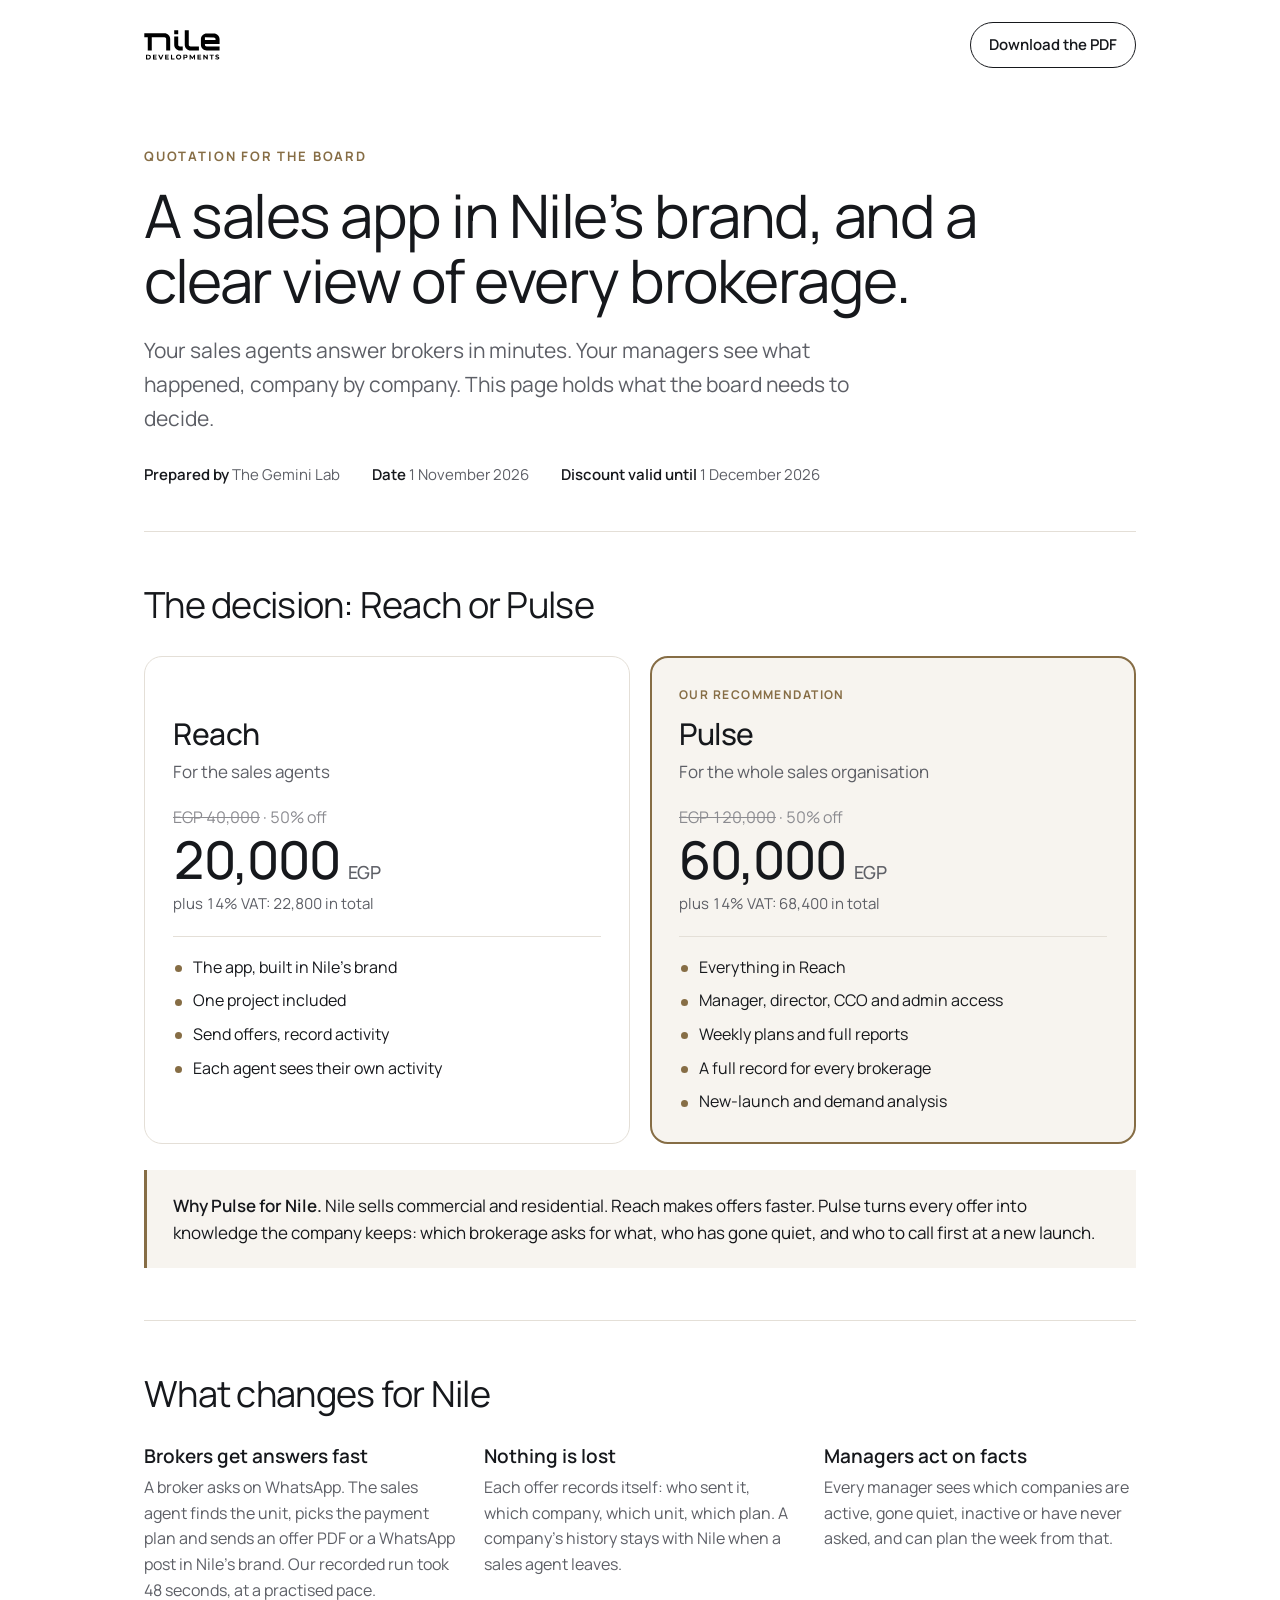
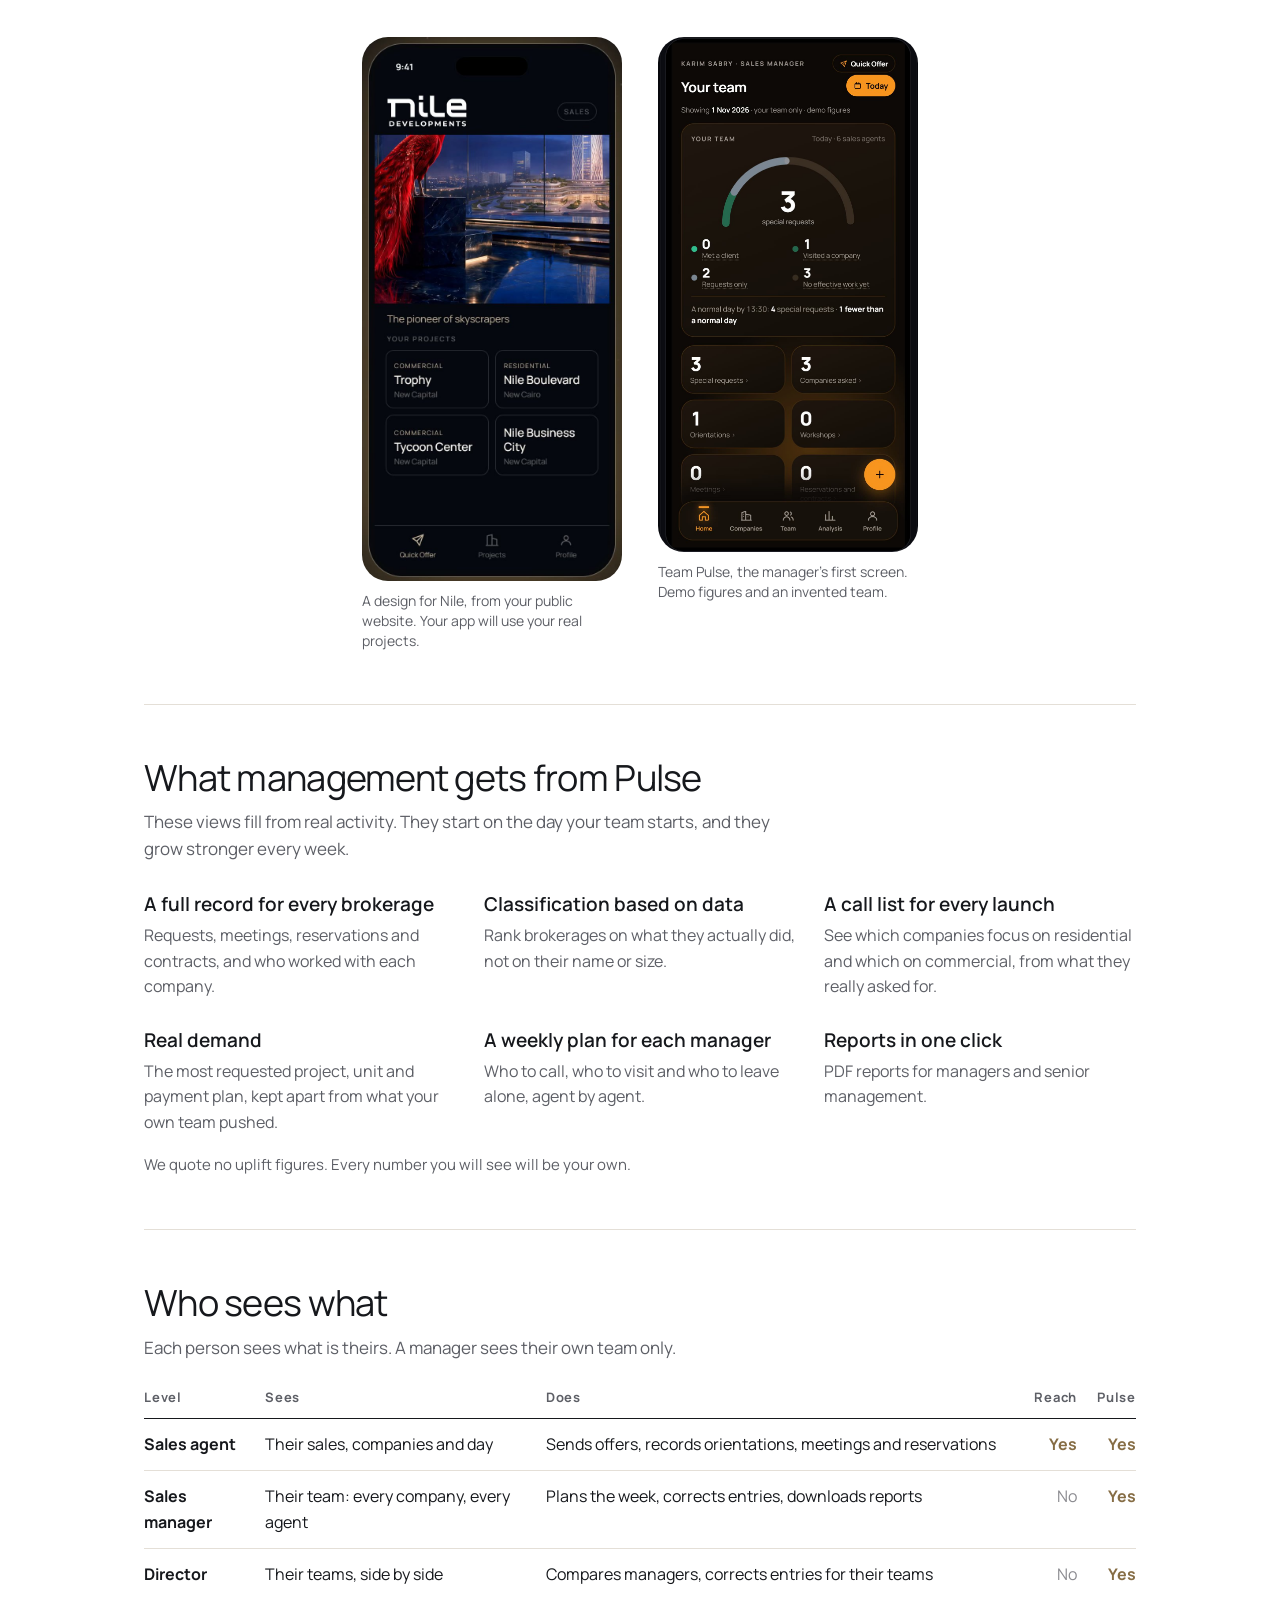
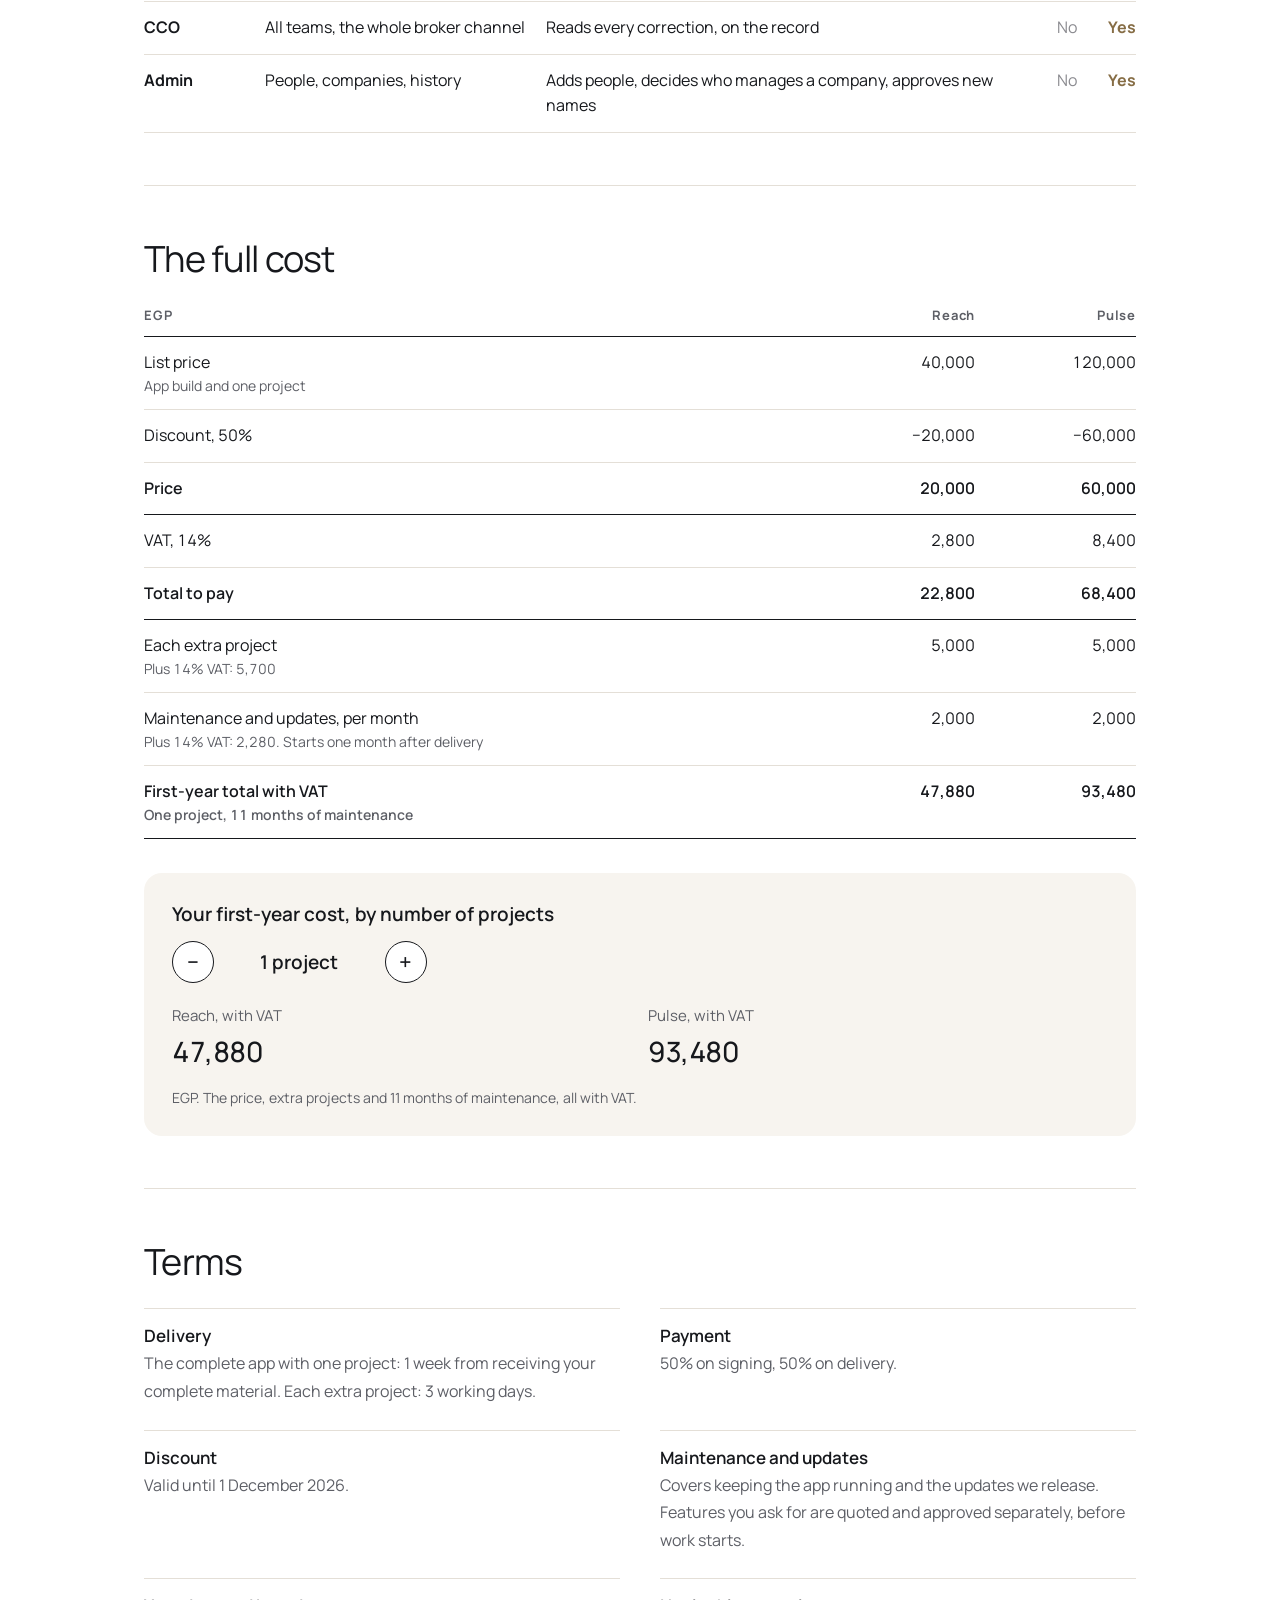
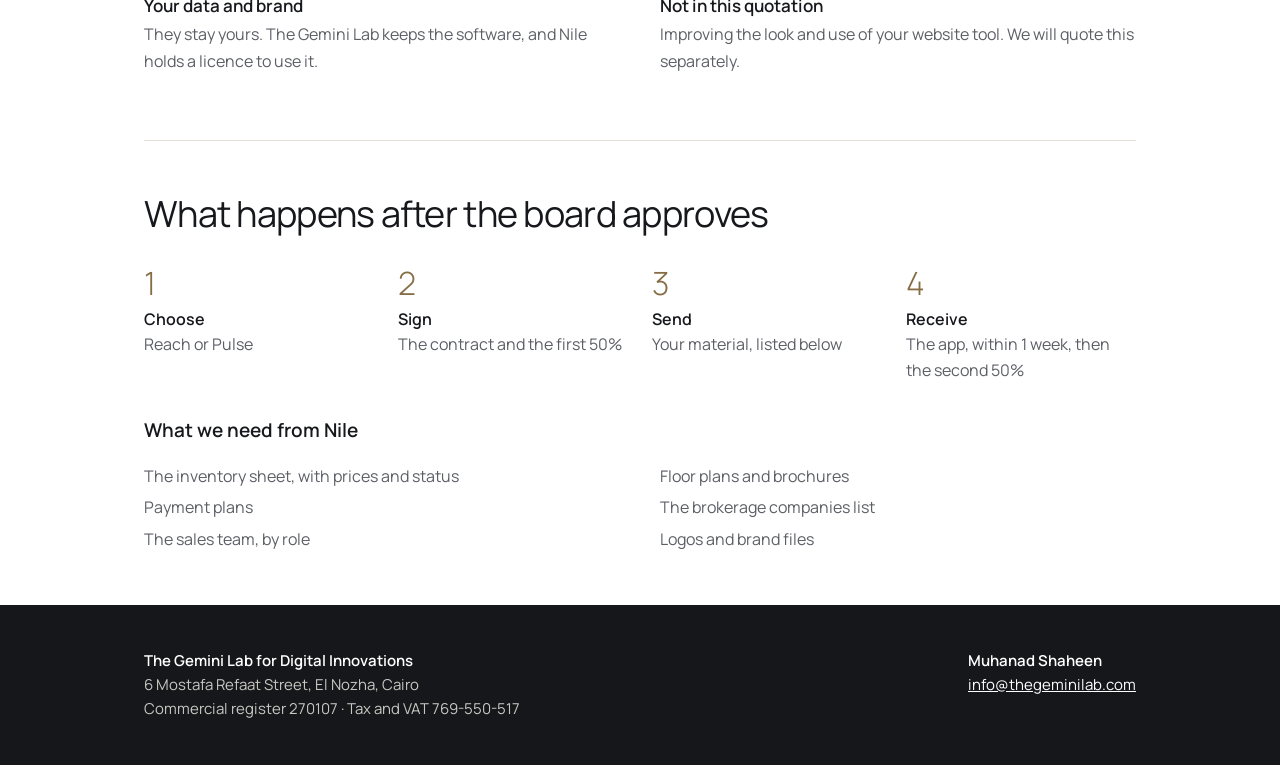
==== index.html @ 10b914f4 "Quotation page for the Nile Developments board Co-Authored-By: Claude Opus 5.5 <noreply@anthropic.co" ====
<!doctype html>
<html lang="en">
<head>
<meta charset="utf-8">
<meta name="viewport" content="width=device-width, initial-scale=1">
<meta name="robots" content="noindex, nofollow">
<title>Nile Developments Quotation</title>
<meta name="description" content="Quotation for the board of Nile Developments, prepared by The Gemini Lab.">
<style>
@font-face { font-family: Manrope; src: url(assets/manrope-latin-wght-normal.woff2) format('woff2'); font-weight: 200 800; font-display: swap; }
:root { --ink: #16181c; --mute: #5d5f66; --faint: #8b8b90; --line: #e4dfd7; --soft: #f7f4ef; --paper: #fff; --accent: #866D45; --deep: #15171b; }
* { box-sizing: border-box; }
html { -webkit-text-size-adjust: 100%; scroll-behavior: smooth; }
body { margin: 0; background: var(--paper); color: var(--ink); font: 400 17px/1.6 Manrope, system-ui, sans-serif; }
.wrap { max-width: 1040px; margin: 0 auto; padding: 0 24px; }
h1, h2, h3, p, ul, ol { margin: 0; padding: 0; }
ul, ol { list-style: none; }
.num { font-variant-numeric: tabular-nums; }

.top { display: flex; align-items: center; justify-content: space-between; gap: 16px; padding: 22px 0; }
.top img { height: 30px; width: auto; display: block; }
.btn { display: inline-block; padding: 10px 18px; border: 1px solid var(--ink); border-radius: 999px; color: var(--ink); text-decoration: none; font-size: 15px; font-weight: 600; white-space: nowrap; }
.btn:hover { background: var(--ink); color: #fff; }

.hero { padding: 56px 0 44px; }
.eyebrow { font-size: 13px; font-weight: 700; letter-spacing: .14em; text-transform: uppercase; color: var(--accent); }
h1 { font-size: clamp(36px, 6vw, 60px); line-height: 1.08; font-weight: 400; letter-spacing: -.025em; margin-top: 16px; max-width: 16em; }
.lede { font-size: clamp(18px, 2.2vw, 21px); color: var(--mute); margin-top: 22px; max-width: 34em; }
.meta { display: flex; flex-wrap: wrap; gap: 8px 32px; margin-top: 28px; font-size: 15px; color: var(--mute); }
.meta b { color: var(--ink); font-weight: 600; }

section { padding: 52px 0; border-top: 1px solid var(--line); }
h2 { font-size: clamp(26px, 3.6vw, 36px); line-height: 1.15; font-weight: 400; letter-spacing: -.02em; }
.sub { color: var(--mute); margin-top: 10px; max-width: 38em; }

.cards { display: grid; grid-template-columns: 1fr 1fr; gap: 20px; margin-top: 30px; }
.card { border: 1px solid var(--line); border-radius: 18px; padding: 28px; display: flex; flex-direction: column; }
.card.rec { border: 2px solid var(--accent); padding: 27px; background: var(--soft); }
.card .tag { font-size: 12px; font-weight: 700; letter-spacing: .12em; text-transform: uppercase; color: var(--accent); min-height: 19px; }
.card h3 { font-size: 30px; font-weight: 500; letter-spacing: -.015em; margin-top: 6px; }
.card .for { color: var(--mute); }
.was { margin-top: 20px; font-size: 16px; color: var(--faint); }
.was s { text-decoration-thickness: 1px; }
.price { font-size: clamp(40px, 5.4vw, 52px); line-height: 1.1; font-weight: 500; letter-spacing: -.025em; }
.price small { font-size: 18px; font-weight: 500; letter-spacing: 0; color: var(--mute); }
.vat { font-size: 15px; color: var(--mute); margin-top: 4px; }
.card ul { margin-top: 20px; padding-top: 18px; border-top: 1px solid var(--line); display: grid; gap: 8px; font-size: 16px; }
.card li { padding-left: 20px; position: relative; }
.card li::before { content: ''; position: absolute; left: 2px; top: .66em; width: 7px; height: 7px; border-radius: 50%; background: var(--accent); }
.note { font-size: 15px; color: var(--mute); margin-top: 18px; }
.why { margin-top: 26px; padding: 22px 26px; border-left: 3px solid var(--accent); background: var(--soft); }
.why b { font-weight: 600; }

.three { display: grid; grid-template-columns: repeat(3, 1fr); gap: 28px; margin-top: 30px; }
.three h3, .five h3 { font-size: 19px; font-weight: 600; line-height: 1.3; }
.three p, .five p { color: var(--mute); font-size: 16px; margin-top: 6px; }

.split { display: grid; grid-template-columns: minmax(0, 1fr) minmax(0, 300px); gap: 44px; align-items: start; margin-top: 30px; }
.five { display: grid; gap: 22px; }
figure { margin: 0; }
figure img { display: block; width: 100%; height: auto; border-radius: 26px; background: var(--deep); }
figcaption { font-size: 14px; line-height: 1.45; color: var(--mute); margin-top: 10px; }
.yours { display: grid; grid-template-columns: repeat(2, minmax(0, 260px)); gap: 36px; justify-content: center; margin-top: 34px; }

table { width: 100%; border-collapse: collapse; margin-top: 26px; font-size: 16px; }
th { font-size: 13px; font-weight: 700; letter-spacing: .06em; text-align: left; color: var(--mute); padding: 0 12px 10px 0; border-bottom: 1px solid var(--ink); }
td { padding: 13px 12px 13px 0; border-bottom: 1px solid var(--line); vertical-align: top; }
td.r, th.r { text-align: right; padding-right: 0; padding-left: 20px; white-space: nowrap; }
td small { display: block; color: var(--mute); font-size: 14px; line-height: 1.45; }
tr.sum td { font-weight: 600; border-bottom: 1px solid var(--ink); }
.yes { color: var(--accent); font-weight: 700; }
.no { color: var(--faint); }

.calc { margin-top: 34px; padding: 26px 28px; background: var(--soft); border-radius: 18px; }
.calc h3 { font-size: 19px; font-weight: 600; }
.step { display: flex; align-items: center; gap: 14px; margin-top: 12px; }
.step button { width: 42px; height: 42px; border-radius: 50%; border: 1px solid var(--ink); background: #fff; color: var(--ink); font: 500 22px/1 Manrope, sans-serif; cursor: pointer; }
.step output { font-size: 19px; font-weight: 600; min-width: 7.5em; text-align: center; }
.calc .out { display: grid; grid-template-columns: 1fr 1fr; gap: 16px; margin-top: 18px; }
.calc .out b { display: block; font-size: 28px; font-weight: 500; letter-spacing: -.015em; }
.calc .out span { font-size: 15px; color: var(--mute); }
.calc .small { font-size: 14px; color: var(--mute); margin-top: 14px; }

.terms { display: grid; grid-template-columns: 1fr 1fr; gap: 12px 40px; margin-top: 26px; }
.terms div { padding: 13px 0; border-top: 1px solid var(--line); }
.terms b { display: block; font-weight: 600; }
.terms span { color: var(--mute); font-size: 16px; }

.steps { counter-reset: n; display: grid; grid-template-columns: repeat(4, 1fr); gap: 24px; margin-top: 30px; }
.steps li { counter-increment: n; font-size: 16px; color: var(--mute); }
.steps li::before { content: counter(n); display: block; font-size: 32px; font-weight: 300; color: var(--accent); line-height: 1.2; margin-bottom: 4px; }
.steps b { display: block; color: var(--ink); font-weight: 600; }
.need { display: grid; grid-template-columns: 1fr 1fr; gap: 6px 40px; margin-top: 18px; font-size: 16px; color: var(--mute); }

footer { background: var(--deep); color: #c9c7c1; padding: 44px 0; font-size: 15px; }
footer .co { display: flex; flex-wrap: wrap; justify-content: space-between; gap: 18px 48px; }
footer b { color: #fff; font-weight: 600; }
footer a { color: #fff; }

@media screen and (max-width: 760px) {
  body { font-size: 16px; }
  .wrap { padding: 0 16px; }
  .top img { height: 24px; }
  .hero { padding: 32px 0 34px; }
  section { padding: 40px 0; }
  .cards, .three, .split, .terms, .need, .calc .out { grid-template-columns: minmax(0, 1fr); }
  .steps { grid-template-columns: 1fr 1fr; }
  .card { padding: 22px; } .card.rec { padding: 21px; }
  .split { gap: 32px; }
  .split figure { max-width: 280px; margin: 0 auto; }
  .yours { grid-template-columns: repeat(2, minmax(0, 1fr)); gap: 14px; }
  figure img { border-radius: 16px; }
  .levels thead { display: none; }
  .levels tr { display: block; padding: 12px 0; border-bottom: 1px solid var(--line); }
  .levels td { display: block; border: 0; padding: 0; }
  .levels td.pk { display: inline; color: var(--mute); font-size: 14px; }
  .levels td.pk::before { content: attr(data-l) ' '; }
  .levels td.pk + td.pk { margin-left: 14px; }
}
@page { size: A4; margin: 15mm 15mm 14mm; }
@media print {
  html, body { font-size: 10.5pt; line-height: 1.45; }
  * { -webkit-print-color-adjust: exact; print-color-adjust: exact; }
  .wrap { max-width: none; padding: 0; }
  .btn, .noprint { display: none !important; }
  .top { padding: 0 0 6mm; }
  .hero { padding: 0 0 6mm; }
  h1 { font-size: 27pt; margin-top: 2mm; } .lede { font-size: 12pt; margin-top: 3mm; } .meta { margin-top: 4mm; font-size: 10pt; }
  section { padding: 6mm 0; }
  h2 { font-size: 18pt; }
  .card { break-inside: avoid; padding: 5mm; } .card.rec { padding: 5mm; }
  .cards { margin-top: 4mm; gap: 4mm; } .card h3 { font-size: 18pt; } .price { font-size: 26pt; } .card ul { margin-top: 3mm; padding-top: 3mm; gap: 1mm; font-size: 10pt; }
  .why { margin-top: 4mm; padding: 3mm 5mm; }
  .pb { break-before: page; border-top: 0; padding-top: 0; }
  .three { margin-top: 4mm; gap: 6mm; } .three p, .five p, .terms span, .steps li, .need { font-size: 10pt; }
  .split { grid-template-columns: minmax(0, 1fr) 46mm; gap: 8mm; margin-top: 4mm; } .five { gap: 3mm; } .three h3, .five h3 { font-size: 11pt; }
  .yours { grid-template-columns: repeat(2, 40mm); gap: 10mm; margin-top: 4mm; } figcaption { font-size: 8.5pt; }
  table { font-size: 10pt; margin-top: 3mm; } td { padding: 1.8mm 2mm 1.8mm 0; } td small { font-size: 9pt; } th { font-size: 8.5pt; }
  tr, .terms div, .steps li { break-inside: avoid; }
  .terms { margin-top: 3mm; gap: 0 10mm; } .terms div { padding: 2mm 0; }
  .steps { margin-top: 4mm; gap: 5mm; } .steps li::before { font-size: 20pt; }
  .need { margin-top: 2mm; }
  footer { background: none; color: var(--mute); padding: 5mm 0 0; border-top: 1px solid var(--line); font-size: 9pt; } footer b, footer a { color: var(--ink); text-decoration: none; }
}
</style>
</head>
<body>

<div class="wrap">
  <header class="top">
    <img src="assets/nile-wordmark-black.svg" alt="Nile Developments">
    <a class="btn" href="Nile%20Developments%20-%20Quotation.pdf" download>Download the PDF</a>
  </header>

  <div class="hero">
    <div class="eyebrow">Quotation for the board</div>
    <h1>A sales app in Nile’s brand, and a clear view of every brokerage.</h1>
    <p class="lede">Your sales agents answer brokers in minutes. Your managers see what happened, company by company. This page holds what the board needs to decide.</p>
    <div class="meta"><span><b>Prepared by</b> The Gemini Lab</span><span><b>Date</b> 1 November 2026</span><span><b>Discount valid until</b> 1 December 2026</span></div>
  </div>
</div>

<main class="wrap">

  <section>
    <h2>The decision: Reach or Pulse</h2>
    <div class="cards">
      <article class="card">
        <div class="tag">&nbsp;</div>
        <h3>Reach</h3>
        <p class="for">For the sales agents</p>
        <p class="was num"><s>EGP 40,000</s> · 50% off</p>
        <p class="price num">20,000 <small>EGP</small></p>
        <p class="vat num">plus 14% VAT: 22,800 in total</p>
        <ul>
          <li>The app, built in Nile’s brand</li>
          <li>One project included</li>
          <li>Send offers, record activity</li>
          <li>Each agent sees their own activity</li>
        </ul>
      </article>
      <article class="card rec">
        <div class="tag">Our recommendation</div>
        <h3>Pulse</h3>
        <p class="for">For the whole sales organisation</p>
        <p class="was num"><s>EGP 120,000</s> · 50% off</p>
        <p class="price num">60,000 <small>EGP</small></p>
        <p class="vat num">plus 14% VAT: 68,400 in total</p>
        <ul>
          <li>Everything in Reach</li>
          <li>Manager, director, CCO and admin access</li>
          <li>Weekly plans and full reports</li>
          <li>A full record for every brokerage</li>
          <li>New-launch and demand analysis</li>
        </ul>
      </article>
    </div>
    <div class="why"><b>Why Pulse for Nile.</b> Nile sells commercial and residential. Reach makes offers faster. Pulse turns every offer into knowledge the company keeps: which brokerage asks for what, who has gone quiet, and who to call first at a new launch.</div>
  </section>

  <section class="pb">
    <h2>What changes for Nile</h2>
    <div class="three">
      <div><h3>Brokers get answers fast</h3><p>A broker asks on WhatsApp. The sales agent finds the unit, picks the payment plan and sends an offer PDF or a WhatsApp post in Nile’s brand. Our recorded run took 48 seconds, at a practised pace.</p></div>
      <div><h3>Nothing is lost</h3><p>Each offer records itself: who sent it, which company, which unit, which plan. A company’s history stays with Nile when a sales agent leaves.</p></div>
      <div><h3>Managers act on facts</h3><p>Every manager sees which companies are active, gone quiet, inactive or have never asked, and can plan the week from that.</p></div>
    </div>
    <div class="yours">
      <figure><img src="assets/nile-phone.jpg" alt="A design of the app in Nile Developments' brand, listing four Nile projects" width="330" height="690"><figcaption>A design for Nile, from your public website. Your app will use your real projects.</figcaption></figure>
      <figure><img src="assets/pulse-phone.jpg" alt="The Team Pulse first screen for a sales manager, showing today's team activity" width="518" height="1026"><figcaption>Team Pulse, the manager’s first screen. Demo figures and an invented team.</figcaption></figure>
    </div>
  </section>

  <section>
    <h2>What management gets from Pulse</h2>
    <p class="sub">These views fill from real activity. They start on the day your team starts, and they grow stronger every week.</p>
    <div class="three">
      <div><h3>A full record for every brokerage</h3><p>Requests, meetings, reservations and contracts, and who worked with each company.</p></div>
      <div><h3>Classification based on data</h3><p>Rank brokerages on what they actually did, not on their name or size.</p></div>
      <div><h3>A call list for every launch</h3><p>See which companies focus on residential and which on commercial, from what they really asked for.</p></div>
      <div><h3>Real demand</h3><p>The most requested project, unit and payment plan, kept apart from what your own team pushed.</p></div>
      <div><h3>A weekly plan for each manager</h3><p>Who to call, who to visit and who to leave alone, agent by agent.</p></div>
      <div><h3>Reports in one click</h3><p>PDF reports for managers and senior management.</p></div>
    </div>
    <p class="note">We quote no uplift figures. Every number you will see will be your own.</p>
  </section>

  <section class="pb">
    <h2>Who sees what</h2>
    <p class="sub">Each person sees what is theirs. A manager sees their own team only.</p>
    <table class="levels">
      <thead><tr><th>Level</th><th>Sees</th><th>Does</th><th class="r">Reach</th><th class="r">Pulse</th></tr></thead>
      <tbody>
        <tr><td><b>Sales agent</b></td><td>Their sales, companies and day</td><td>Sends offers, records orientations, meetings and reservations</td><td class="r pk yes" data-l="Reach">Yes</td><td class="r pk yes" data-l="Pulse">Yes</td></tr>
        <tr><td><b>Sales manager</b></td><td>Their team: every company, every agent</td><td>Plans the week, corrects entries, downloads reports</td><td class="r pk no" data-l="Reach">No</td><td class="r pk yes" data-l="Pulse">Yes</td></tr>
        <tr><td><b>Director</b></td><td>Their teams, side by side</td><td>Compares managers, corrects entries for their teams</td><td class="r pk no" data-l="Reach">No</td><td class="r pk yes" data-l="Pulse">Yes</td></tr>
        <tr><td><b>CCO</b></td><td>All teams, the whole broker channel</td><td>Reads every correction, on the record</td><td class="r pk no" data-l="Reach">No</td><td class="r pk yes" data-l="Pulse">Yes</td></tr>
        <tr><td><b>Admin</b></td><td>People, companies, history</td><td>Adds people, decides who manages a company, approves new names</td><td class="r pk no" data-l="Reach">No</td><td class="r pk yes" data-l="Pulse">Yes</td></tr>
      </tbody>
    </table>
  </section>

  <section>
    <h2>The full cost</h2>
    <table class="num">
      <thead><tr><th>EGP</th><th class="r">Reach</th><th class="r">Pulse</th></tr></thead>
      <tbody>
        <tr><td>List price<small>App build and one project</small></td><td class="r">40,000</td><td class="r">120,000</td></tr>
        <tr><td>Discount, 50%</td><td class="r">−20,000</td><td class="r">−60,000</td></tr>
        <tr class="sum"><td>Price</td><td class="r">20,000</td><td class="r">60,000</td></tr>
        <tr><td>VAT, 14%</td><td class="r">2,800</td><td class="r">8,400</td></tr>
        <tr class="sum"><td>Total to pay</td><td class="r">22,800</td><td class="r">68,400</td></tr>
        <tr><td>Each extra project<small>Plus 14% VAT: 5,700</small></td><td class="r">5,000</td><td class="r">5,000</td></tr>
        <tr><td>Maintenance and updates, per month<small>Plus 14% VAT: 2,280. Starts one month after delivery</small></td><td class="r">2,000</td><td class="r">2,000</td></tr>
        <tr class="sum"><td>First-year total with VAT<small>One project, 11 months of maintenance</small></td><td class="r">47,880</td><td class="r">93,480</td></tr>
      </tbody>
    </table>

    <div class="calc noprint">
      <h3>Your first-year cost, by number of projects</h3>
      <div class="step"><button type="button" id="less" aria-label="One project fewer">−</button><output id="n" aria-live="polite">1 project</output><button type="button" id="more" aria-label="One project more">+</button></div>
      <div class="out num"><div><span>Reach, with VAT</span><b id="yr">47,880</b></div><div><span>Pulse, with VAT</span><b id="yp">93,480</b></div></div>
      <p class="small">EGP. The price, extra projects and 11 months of maintenance, all with VAT.</p>
    </div>
  </section>

  <section class="pb">
    <h2>Terms</h2>
    <div class="terms">
      <div><b>Delivery</b><span>The complete app with one project: 1 week from receiving your complete material. Each extra project: 3 working days.</span></div>
      <div><b>Payment</b><span>50% on signing, 50% on delivery.</span></div>
      <div><b>Discount</b><span>Valid until 1 December 2026.</span></div>
      <div><b>Maintenance and updates</b><span>Covers keeping the app running and the updates we release. Features you ask for are quoted and approved separately, before work starts.</span></div>
      <div><b>Your data and brand</b><span>They stay yours. The Gemini Lab keeps the software, and Nile holds a licence to use it.</span></div>
      <div><b>Not in this quotation</b><span>Improving the look and use of your website tool. We will quote this separately.</span></div>
    </div>
  </section>

  <section>
    <h2>What happens after the board approves</h2>
    <ol class="steps">
      <li><b>Choose</b>Reach or Pulse</li>
      <li><b>Sign</b>The contract and the first 50%</li>
      <li><b>Send</b>Your material, listed below</li>
      <li><b>Receive</b>The app, within 1 week, then the second 50%</li>
    </ol>
    <h3 style="font-size:19px;font-weight:600;margin-top:32px">What we need from Nile</h3>
    <ul class="need">
      <li>The inventory sheet, with prices and status</li>
      <li>Floor plans and brochures</li>
      <li>Payment plans</li>
      <li>The brokerage companies list</li>
      <li>The sales team, by role</li>
      <li>Logos and brand files</li>
    </ul>
  </section>
</main>

<footer>
  <div class="wrap co">
    <div><b>The Gemini Lab for Digital Innovations</b><br>6 Mostafa Refaat Street, El Nozha, Cairo<br>Commercial register 270107 · Tax and VAT 769-550-517</div>
    <div><b>Muhanad Shaheen</b><br><a href="mailto:info@thegeminilab.com">info@thegeminilab.com</a></div>
  </div>
</footer>

<script>
(function () {
  var n = 1, VAT = 1.14, YEAR = 22000, EXTRA = 5000;
  var f = function (x) { return Math.round(x).toLocaleString('en-US'); };
  function draw() {
    document.getElementById('n').textContent = n + (n === 1 ? ' project' : ' projects');
    var add = YEAR + (n - 1) * EXTRA;
    document.getElementById('yr').textContent = f((20000 + add) * VAT);
    document.getElementById('yp').textContent = f((60000 + add) * VAT);
    document.getElementById('less').disabled = n === 1;
  }
  document.getElementById('less').addEventListener('click', function () { if (n > 1) { n--; draw(); } });
  document.getElementById('more').addEventListener('click', function () { if (n < 20) { n++; draw(); } });
  draw();
})();
</script>
</body>
</html>
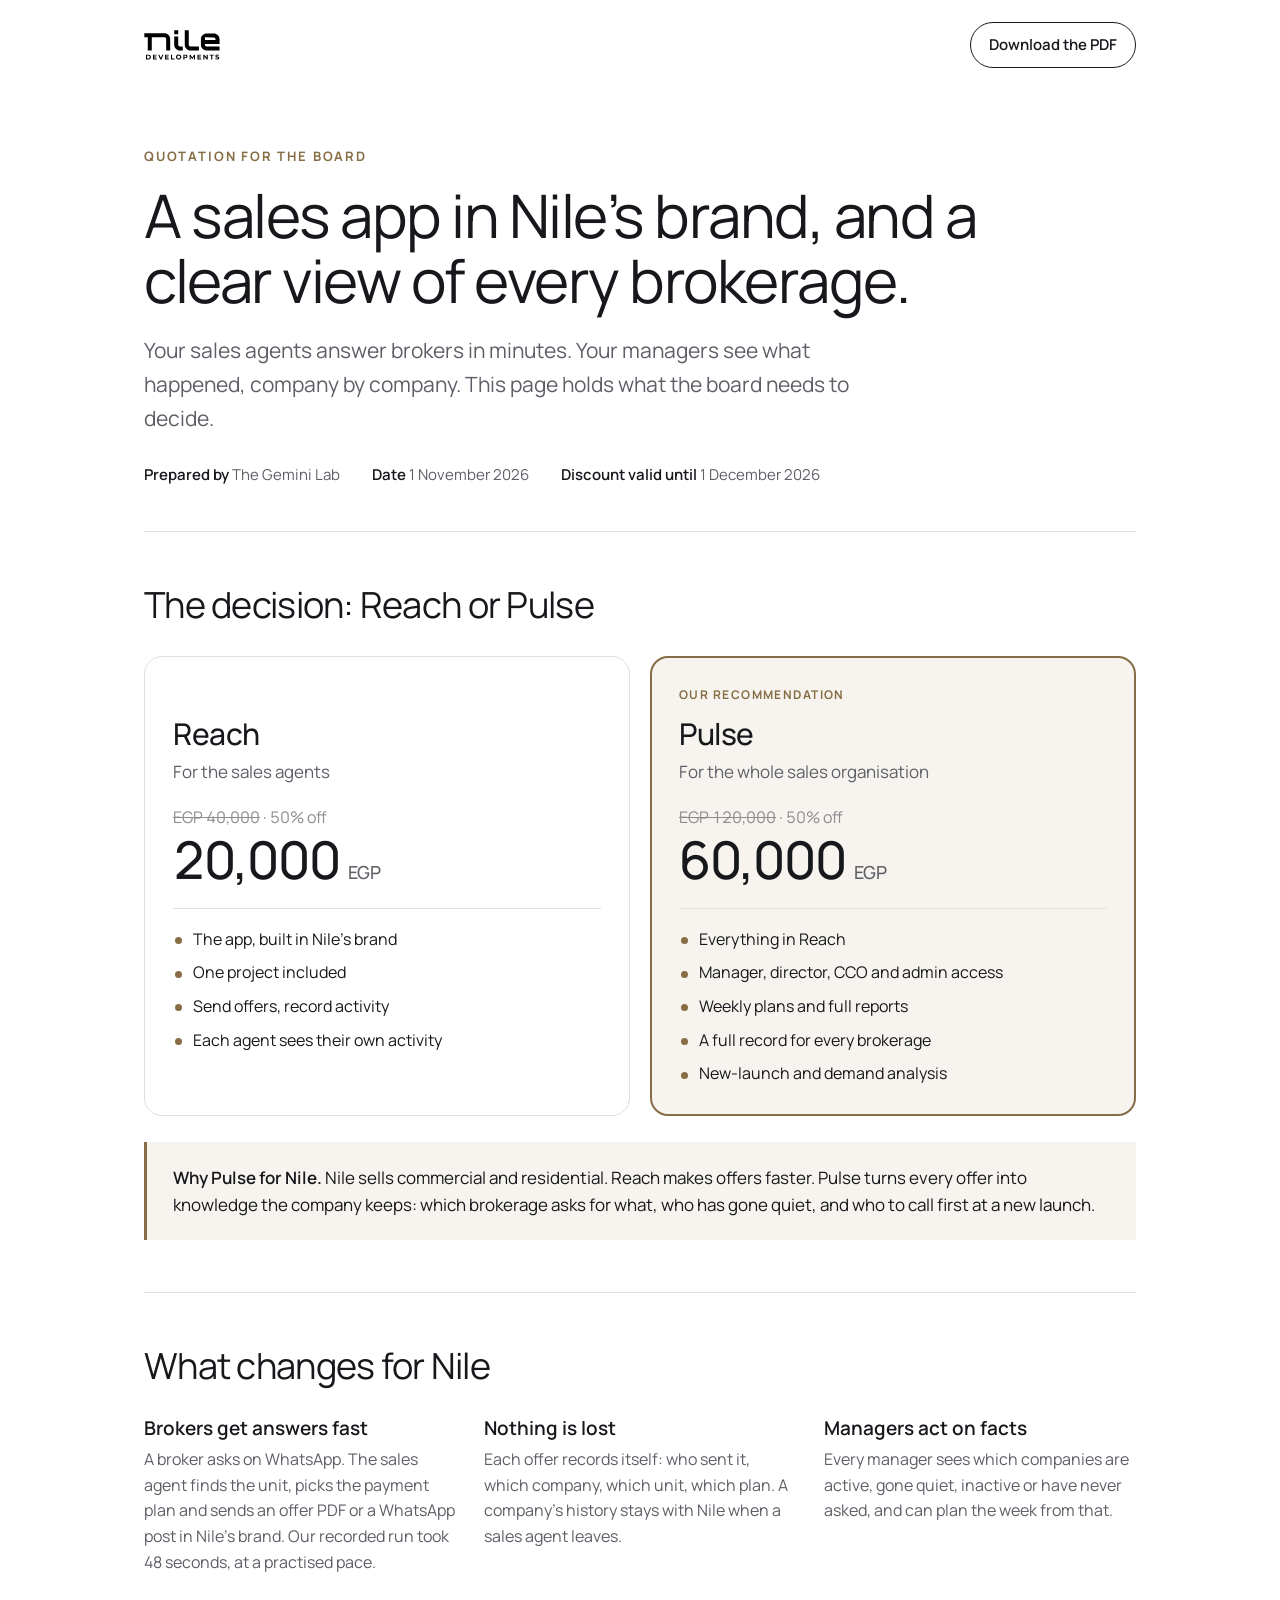
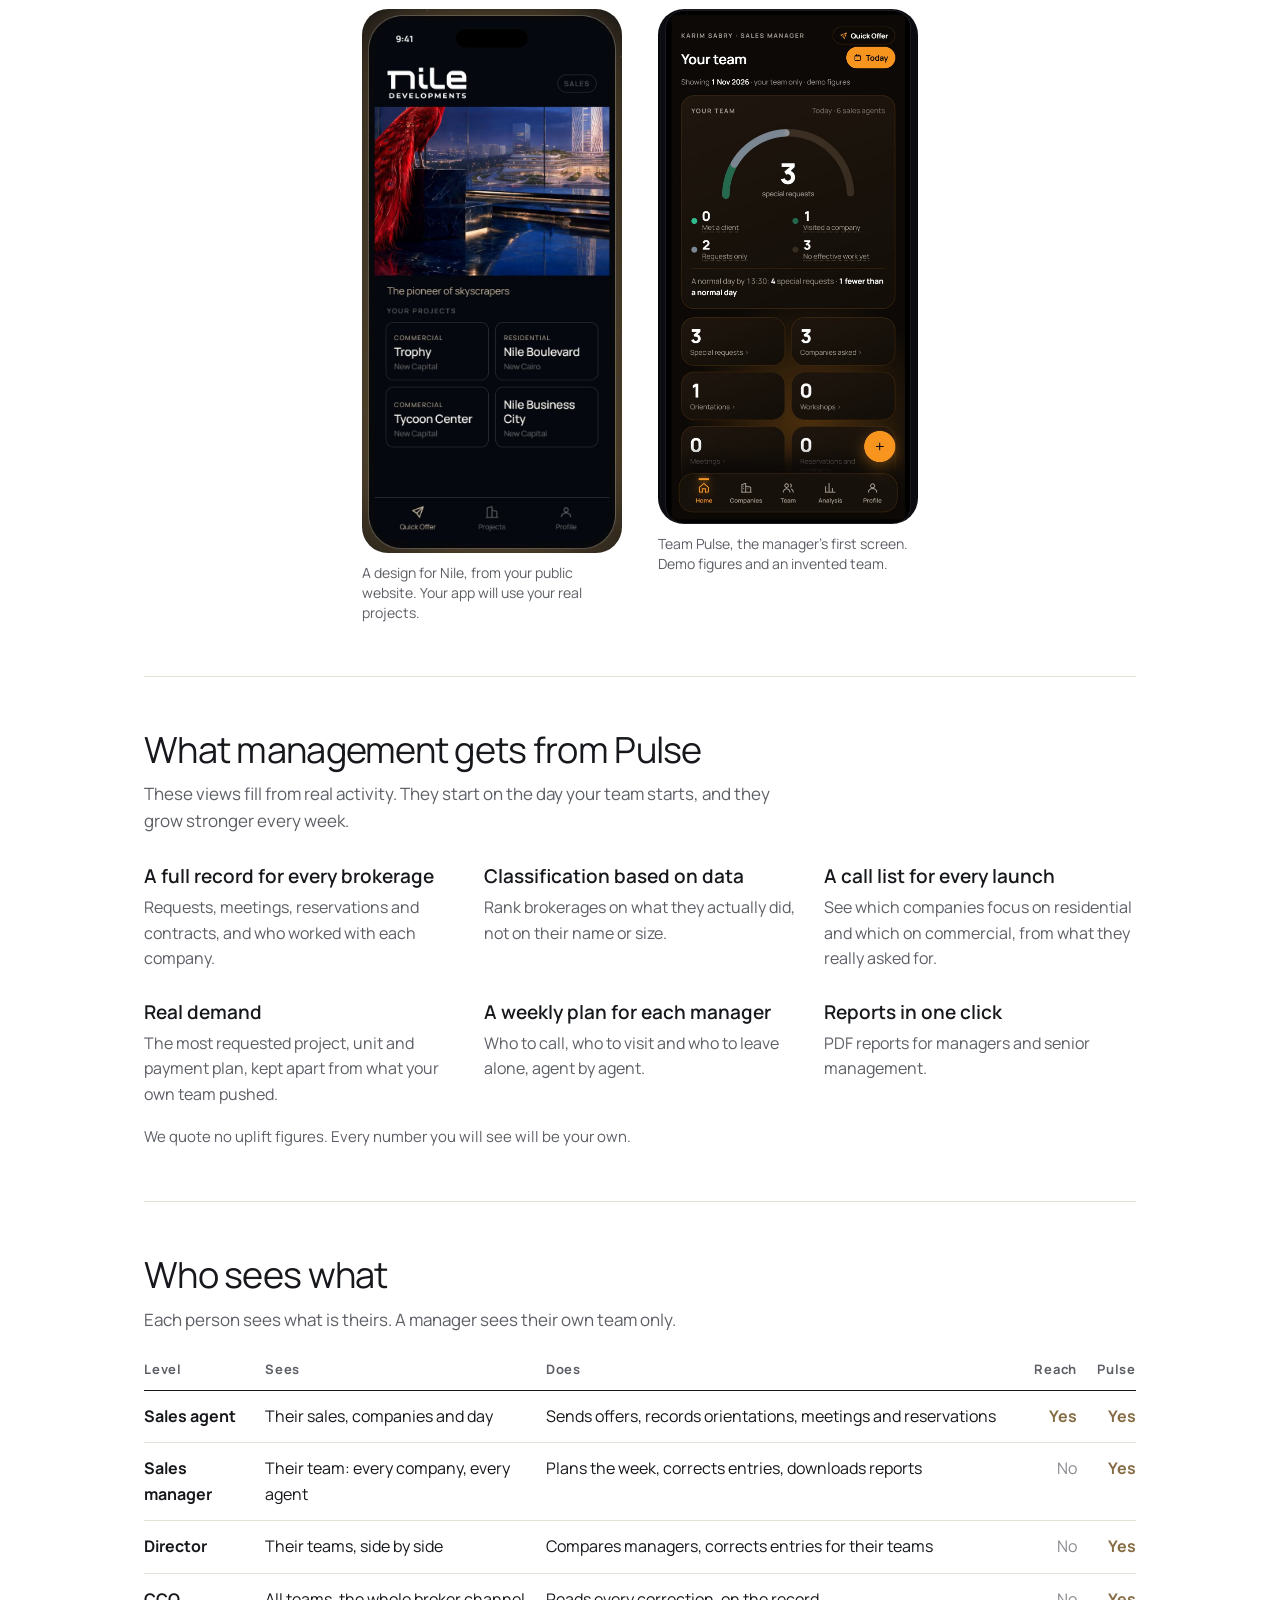
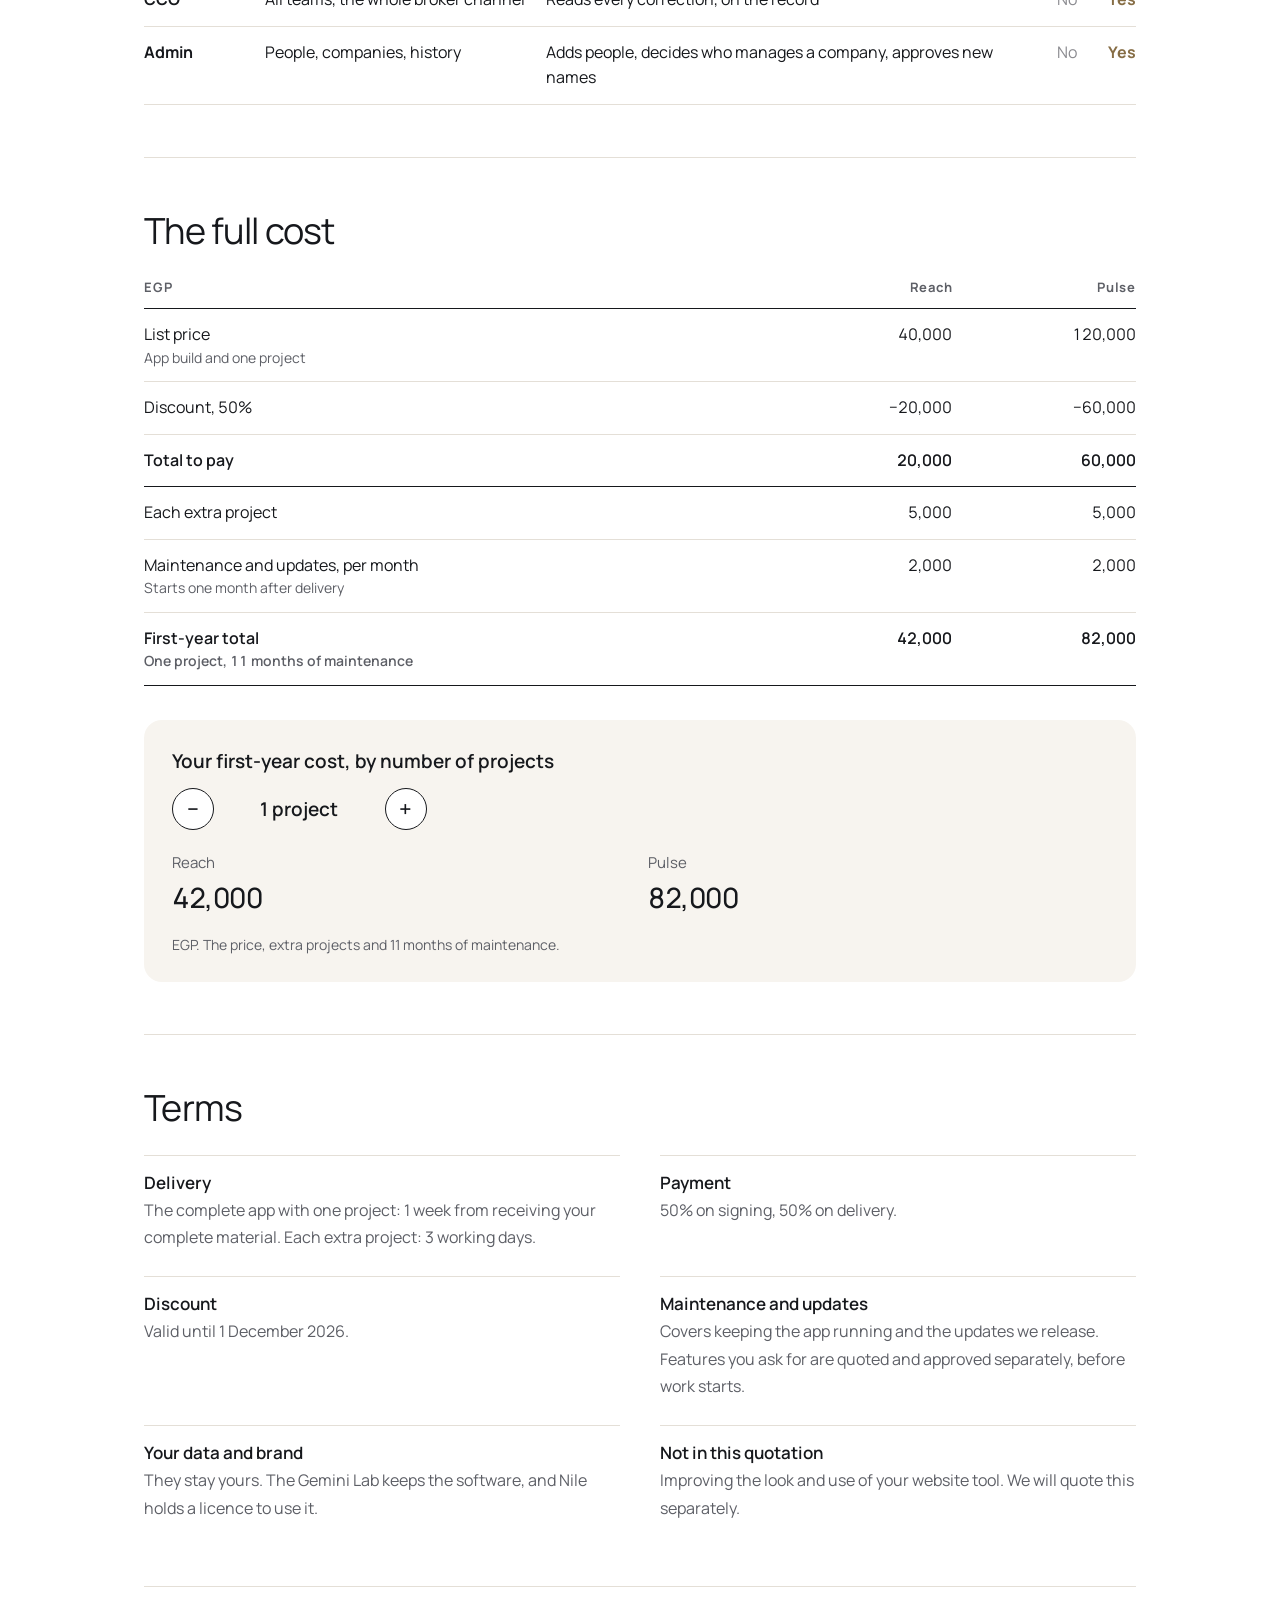
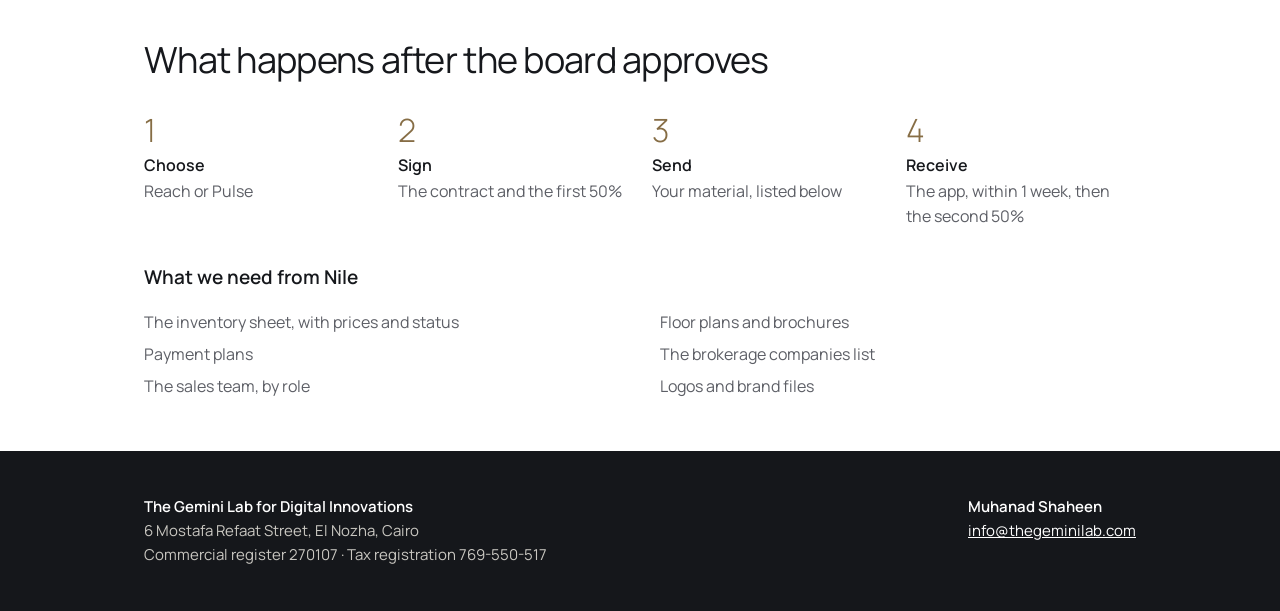
==== commit 480699b5: "Remove VAT from the quotation page and PDF Co-Authored-By: Claude Opus 5.5 <noreply@anthropic.com>" ====
--- a/index.html
+++ b/index.html
@@ -171,7 +171,6 @@
         <p class="for">For the sales agents</p>
         <p class="was num"><s>EGP 40,000</s> · 50% off</p>
         <p class="price num">20,000 <small>EGP</small></p>
-        <p class="vat num">plus 14% VAT: 22,800 in total</p>
         <ul>
           <li>The app, built in Nile’s brand</li>
           <li>One project included</li>
@@ -185,7 +184,6 @@
         <p class="for">For the whole sales organisation</p>
         <p class="was num"><s>EGP 120,000</s> · 50% off</p>
         <p class="price num">60,000 <small>EGP</small></p>
-        <p class="vat num">plus 14% VAT: 68,400 in total</p>
         <ul>
           <li>Everything in Reach</li>
           <li>Manager, director, CCO and admin access</li>
@@ -247,20 +245,18 @@
       <tbody>
         <tr><td>List price<small>App build and one project</small></td><td class="r">40,000</td><td class="r">120,000</td></tr>
         <tr><td>Discount, 50%</td><td class="r">−20,000</td><td class="r">−60,000</td></tr>
-        <tr class="sum"><td>Price</td><td class="r">20,000</td><td class="r">60,000</td></tr>
-        <tr><td>VAT, 14%</td><td class="r">2,800</td><td class="r">8,400</td></tr>
-        <tr class="sum"><td>Total to pay</td><td class="r">22,800</td><td class="r">68,400</td></tr>
-        <tr><td>Each extra project<small>Plus 14% VAT: 5,700</small></td><td class="r">5,000</td><td class="r">5,000</td></tr>
-        <tr><td>Maintenance and updates, per month<small>Plus 14% VAT: 2,280. Starts one month after delivery</small></td><td class="r">2,000</td><td class="r">2,000</td></tr>
-        <tr class="sum"><td>First-year total with VAT<small>One project, 11 months of maintenance</small></td><td class="r">47,880</td><td class="r">93,480</td></tr>
+        <tr class="sum"><td>Total to pay</td><td class="r">20,000</td><td class="r">60,000</td></tr>
+        <tr><td>Each extra project</td><td class="r">5,000</td><td class="r">5,000</td></tr>
+        <tr><td>Maintenance and updates, per month<small>Starts one month after delivery</small></td><td class="r">2,000</td><td class="r">2,000</td></tr>
+        <tr class="sum"><td>First-year total<small>One project, 11 months of maintenance</small></td><td class="r">42,000</td><td class="r">82,000</td></tr>
       </tbody>
     </table>
 
     <div class="calc noprint">
       <h3>Your first-year cost, by number of projects</h3>
       <div class="step"><button type="button" id="less" aria-label="One project fewer">−</button><output id="n" aria-live="polite">1 project</output><button type="button" id="more" aria-label="One project more">+</button></div>
-      <div class="out num"><div><span>Reach, with VAT</span><b id="yr">47,880</b></div><div><span>Pulse, with VAT</span><b id="yp">93,480</b></div></div>
-      <p class="small">EGP. The price, extra projects and 11 months of maintenance, all with VAT.</p>
+      <div class="out num"><div><span>Reach</span><b id="yr">42,000</b></div><div><span>Pulse</span><b id="yp">82,000</b></div></div>
+      <p class="small">EGP. The price, extra projects and 11 months of maintenance.</p>
     </div>
   </section>
 
@@ -298,20 +294,20 @@
 
 <footer>
   <div class="wrap co">
-    <div><b>The Gemini Lab for Digital Innovations</b><br>6 Mostafa Refaat Street, El Nozha, Cairo<br>Commercial register 270107 · Tax and VAT 769-550-517</div>
+    <div><b>The Gemini Lab for Digital Innovations</b><br>6 Mostafa Refaat Street, El Nozha, Cairo<br>Commercial register 270107 · Tax registration 769-550-517</div>
     <div><b>Muhanad Shaheen</b><br><a href="mailto:info@thegeminilab.com">info@thegeminilab.com</a></div>
   </div>
 </footer>
 
 <script>
 (function () {
-  var n = 1, VAT = 1.14, YEAR = 22000, EXTRA = 5000;
+  var n = 1, YEAR = 22000, EXTRA = 5000;
   var f = function (x) { return Math.round(x).toLocaleString('en-US'); };
   function draw() {
     document.getElementById('n').textContent = n + (n === 1 ? ' project' : ' projects');
     var add = YEAR + (n - 1) * EXTRA;
-    document.getElementById('yr').textContent = f((20000 + add) * VAT);
-    document.getElementById('yp').textContent = f((60000 + add) * VAT);
+    document.getElementById('yr').textContent = f(20000 + add);
+    document.getElementById('yp').textContent = f(60000 + add);
     document.getElementById('less').disabled = n === 1;
   }
   document.getElementById('less').addEventListener('click', function () { if (n > 1) { n--; draw(); } });
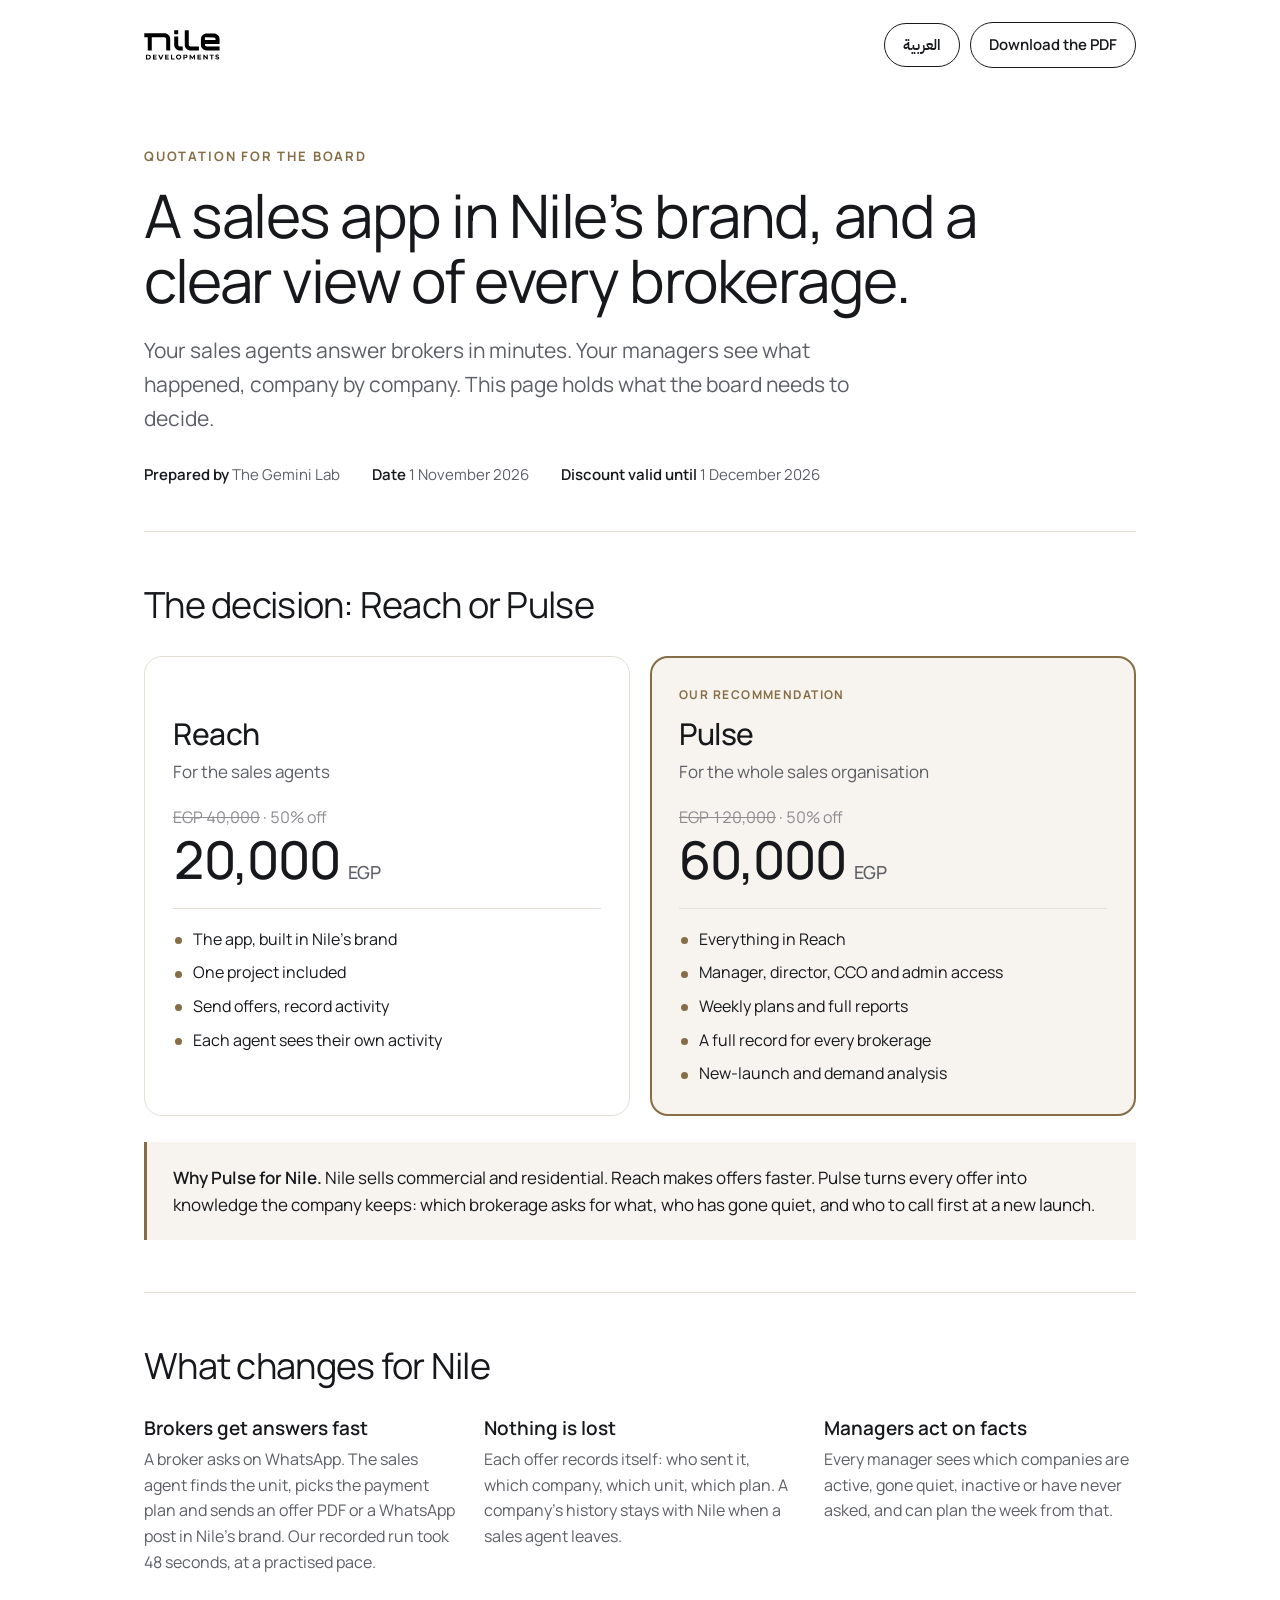
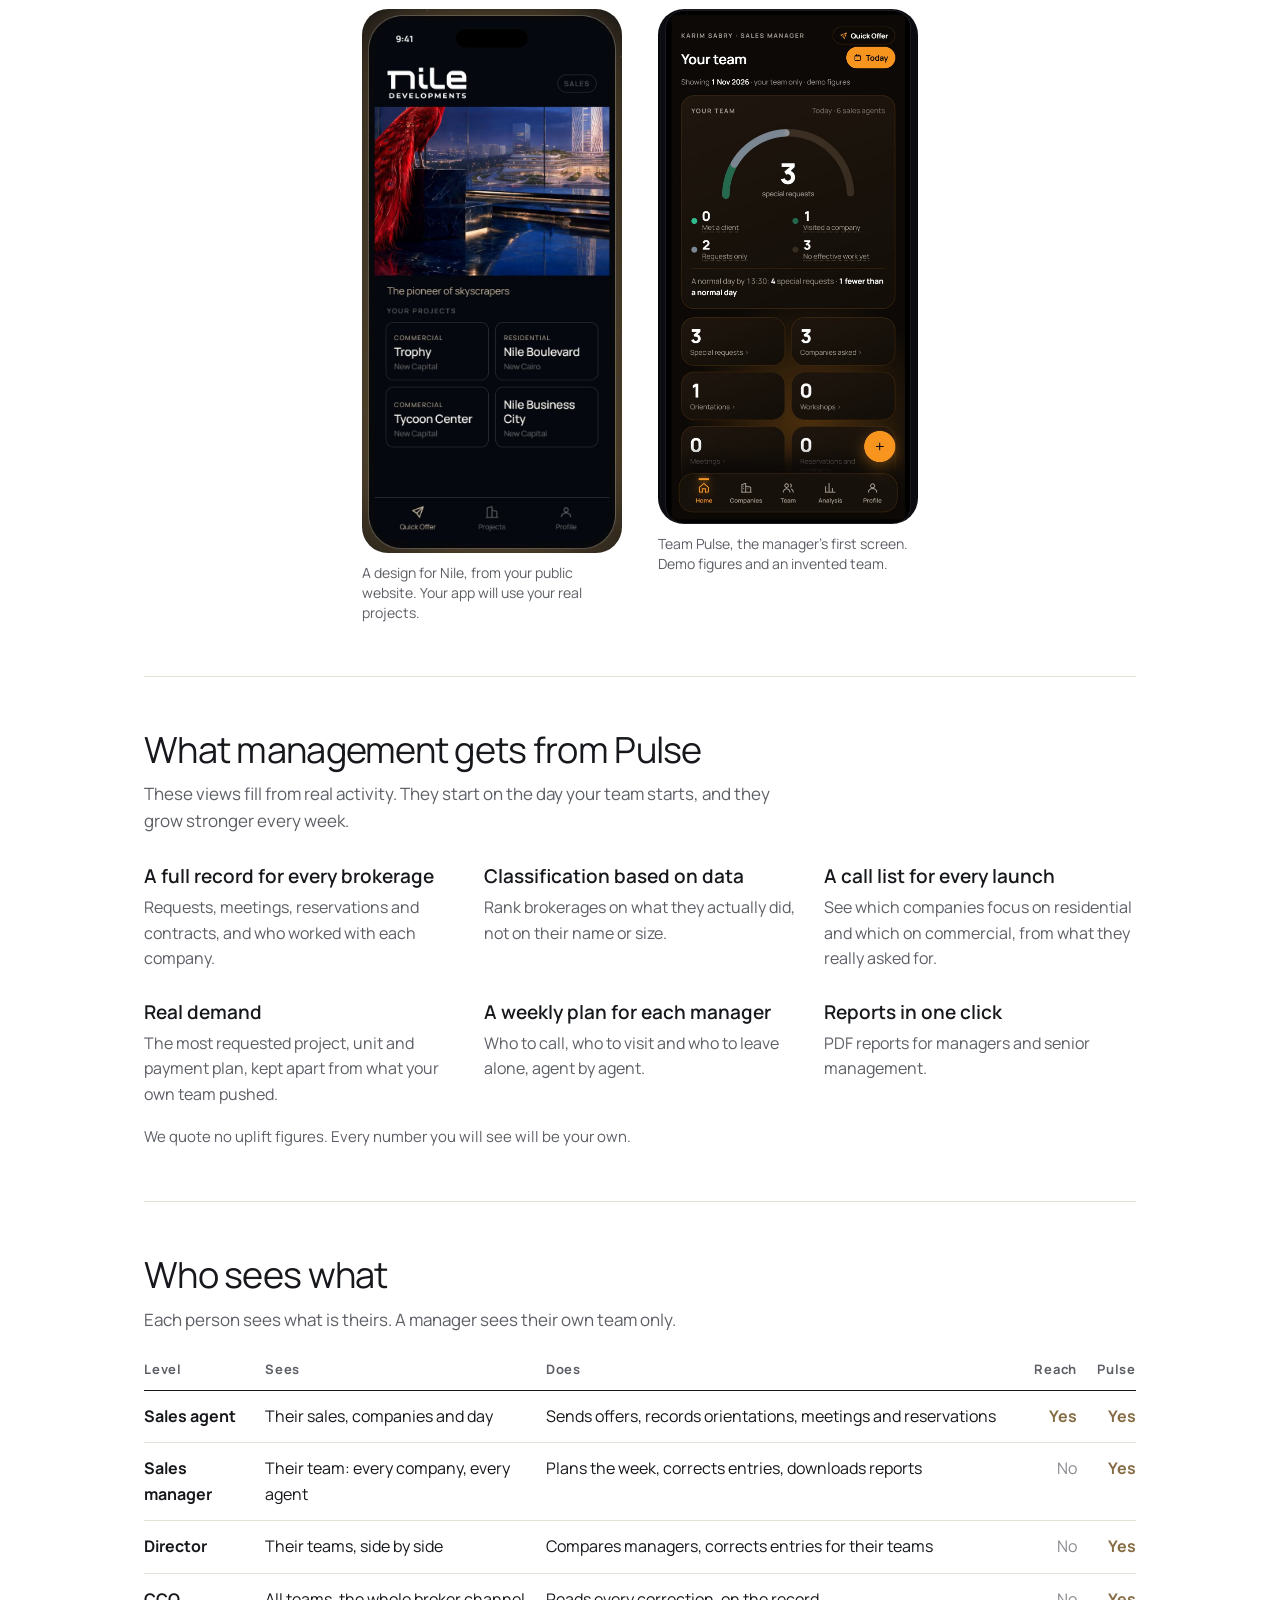
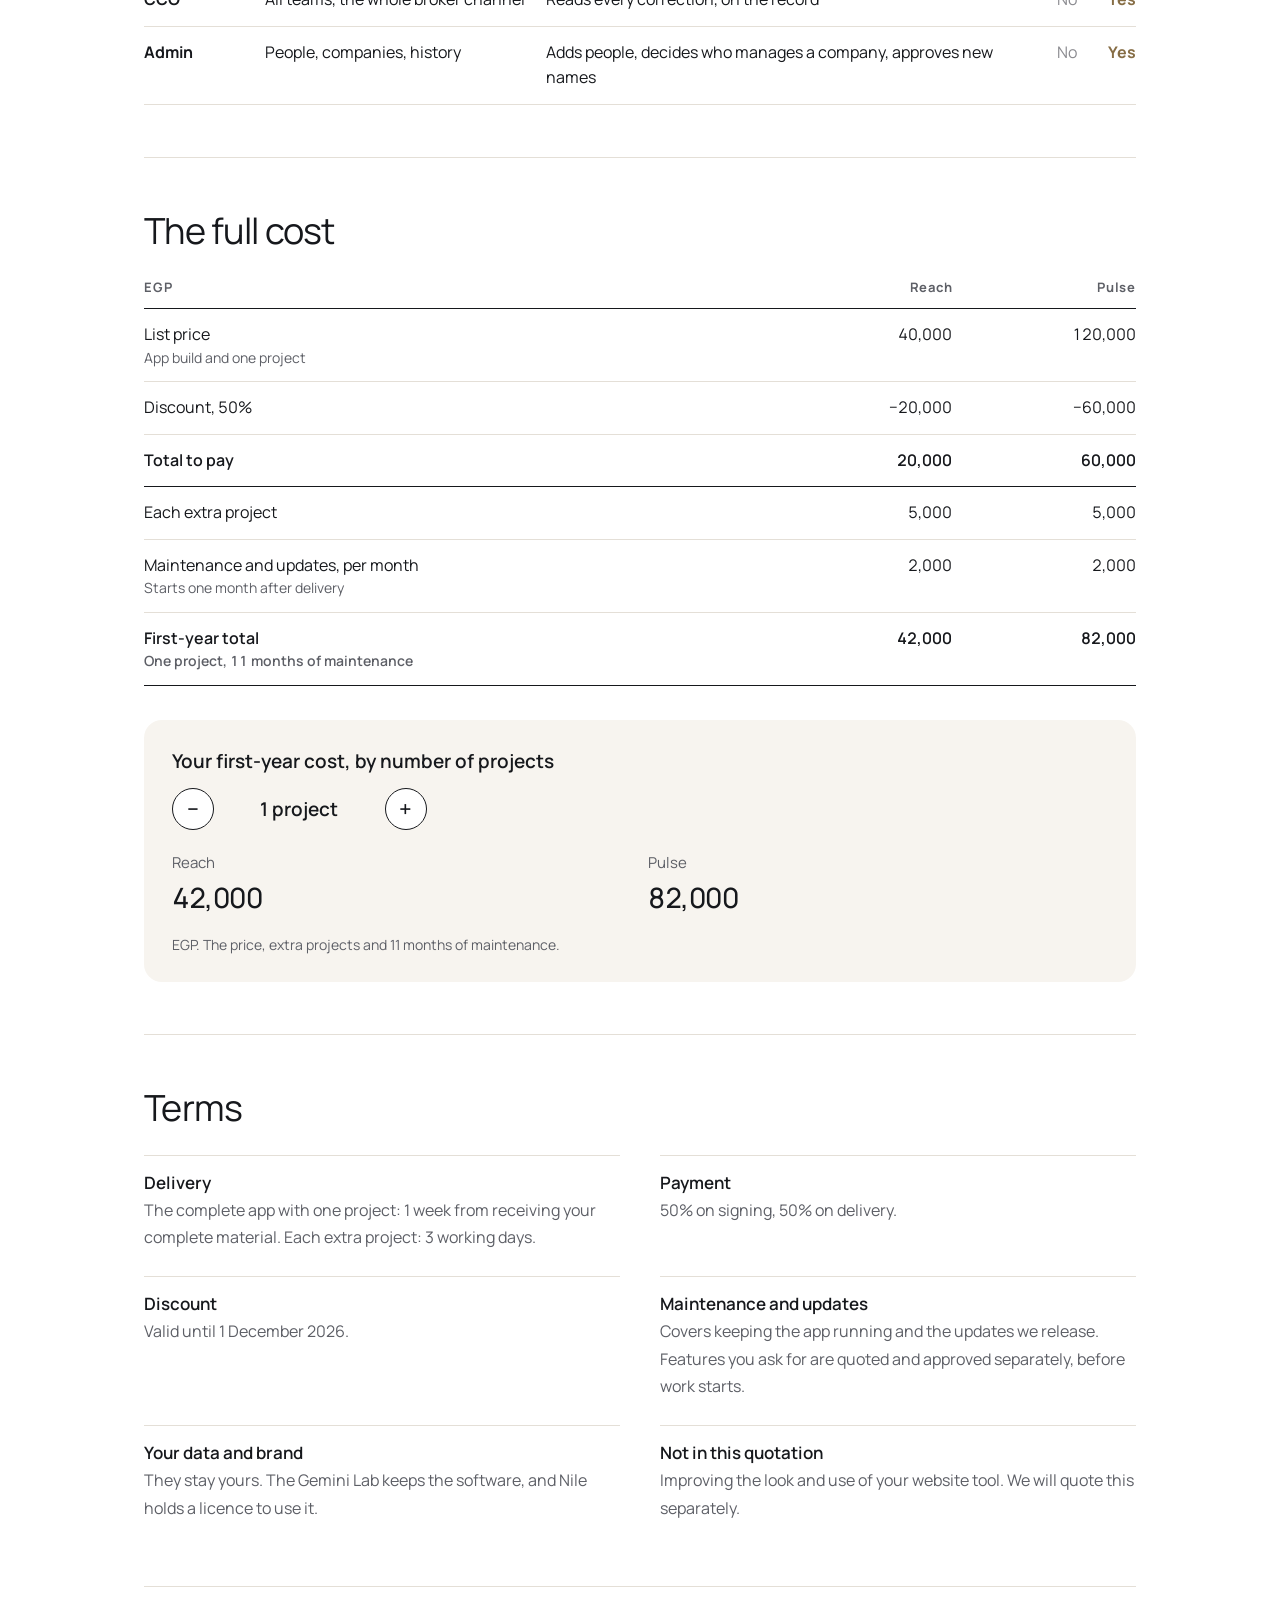
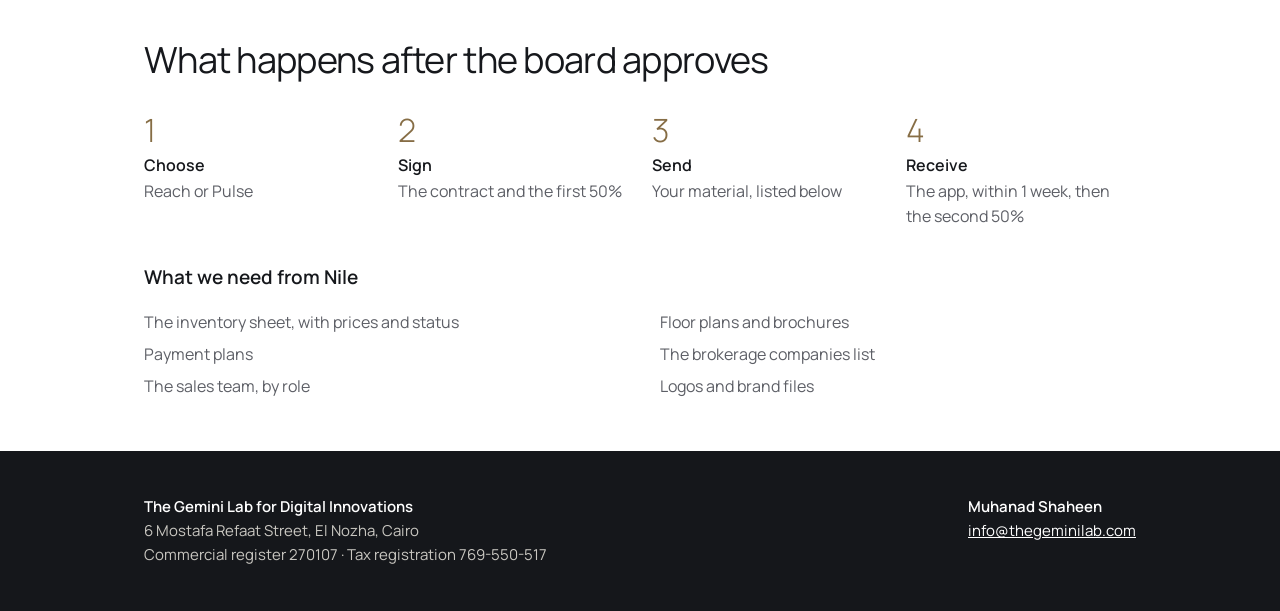
==== commit bf64c825: "Add Arabic to the quotation page and PDF Co-Authored-By: Claude Opus 5.5 <noreply@anthropic.com>" ====
--- a/index.html
+++ b/index.html
@@ -8,15 +8,21 @@
 <meta name="description" content="Quotation for the board of Nile Developments, prepared by The Gemini Lab.">
 <style>
 @font-face { font-family: Manrope; src: url(assets/manrope-latin-wght-normal.woff2) format('woff2'); font-weight: 200 800; font-display: swap; }
+@font-face { font-family: 'Plex Arabic'; src: url(assets/ibm-plex-sans-arabic-arabic-300-normal.woff2) format('woff2'); font-weight: 300; font-display: swap; unicode-range: U+0600-06FF, U+200C-200E, U+FB50-FDFF, U+FE70-FEFF; }
+@font-face { font-family: 'Plex Arabic'; src: url(assets/ibm-plex-sans-arabic-arabic-400-normal.woff2) format('woff2'); font-weight: 400; font-display: swap; unicode-range: U+0600-06FF, U+200C-200E, U+FB50-FDFF, U+FE70-FEFF; }
+@font-face { font-family: 'Plex Arabic'; src: url(assets/ibm-plex-sans-arabic-arabic-500-normal.woff2) format('woff2'); font-weight: 500; font-display: swap; unicode-range: U+0600-06FF, U+200C-200E, U+FB50-FDFF, U+FE70-FEFF; }
+@font-face { font-family: 'Plex Arabic'; src: url(assets/ibm-plex-sans-arabic-arabic-600-normal.woff2) format('woff2'); font-weight: 600; font-display: swap; unicode-range: U+0600-06FF, U+200C-200E, U+FB50-FDFF, U+FE70-FEFF; }
 :root { --ink: #16181c; --mute: #5d5f66; --faint: #8b8b90; --line: #e4dfd7; --soft: #f7f4ef; --paper: #fff; --accent: #866D45; --deep: #15171b; }
 * { box-sizing: border-box; }
 html { -webkit-text-size-adjust: 100%; scroll-behavior: smooth; }
-body { margin: 0; background: var(--paper); color: var(--ink); font: 400 17px/1.6 Manrope, system-ui, sans-serif; }
+body { margin: 0; background: var(--paper); color: var(--ink); font: 400 17px/1.6 Manrope, 'Plex Arabic', system-ui, sans-serif; }
 .wrap { max-width: 1040px; margin: 0 auto; padding: 0 24px; }
 h1, h2, h3, p, ul, ol { margin: 0; padding: 0; }
 ul, ol { list-style: none; }
 .num { font-variant-numeric: tabular-nums; }
 
+.tools { display: flex; align-items: center; gap: 10px; }
+button.btn { background: none; font-family: inherit; cursor: pointer; }
 .top { display: flex; align-items: center; justify-content: space-between; gap: 16px; padding: 22px 0; }
 .top img { height: 30px; width: auto; display: block; }
 .btn { display: inline-block; padding: 10px 18px; border: 1px solid var(--ink); border-radius: 999px; color: var(--ink); text-decoration: none; font-size: 15px; font-weight: 600; white-space: nowrap; }
@@ -45,10 +51,10 @@
 .price small { font-size: 18px; font-weight: 500; letter-spacing: 0; color: var(--mute); }
 .vat { font-size: 15px; color: var(--mute); margin-top: 4px; }
 .card ul { margin-top: 20px; padding-top: 18px; border-top: 1px solid var(--line); display: grid; gap: 8px; font-size: 16px; }
-.card li { padding-left: 20px; position: relative; }
-.card li::before { content: ''; position: absolute; left: 2px; top: .66em; width: 7px; height: 7px; border-radius: 50%; background: var(--accent); }
+.card li { padding-inline-start: 20px; position: relative; }
+.card li::before { content: ''; position: absolute; inset-inline-start: 2px; top: .66em; width: 7px; height: 7px; border-radius: 50%; background: var(--accent); }
 .note { font-size: 15px; color: var(--mute); margin-top: 18px; }
-.why { margin-top: 26px; padding: 22px 26px; border-left: 3px solid var(--accent); background: var(--soft); }
+.why { margin-top: 26px; padding: 22px 26px; border-inline-start: 3px solid var(--accent); background: var(--soft); }
 .why b { font-weight: 600; }
 
 .three { display: grid; grid-template-columns: repeat(3, 1fr); gap: 28px; margin-top: 30px; }
@@ -63,7 +69,7 @@
 .yours { display: grid; grid-template-columns: repeat(2, minmax(0, 260px)); gap: 36px; justify-content: center; margin-top: 34px; }
 
 table { width: 100%; border-collapse: collapse; margin-top: 26px; font-size: 16px; }
-th { font-size: 13px; font-weight: 700; letter-spacing: .06em; text-align: left; color: var(--mute); padding: 0 12px 10px 0; border-bottom: 1px solid var(--ink); }
+th { font-size: 13px; font-weight: 700; letter-spacing: .06em; text-align: start; color: var(--mute); padding: 0 12px 10px 0; border-bottom: 1px solid var(--ink); }
 td { padding: 13px 12px 13px 0; border-bottom: 1px solid var(--line); vertical-align: top; }
 td.r, th.r { text-align: right; padding-right: 0; padding-left: 20px; white-space: nowrap; }
 td small { display: block; color: var(--mute); font-size: 14px; line-height: 1.45; }
@@ -97,7 +103,16 @@
 footer b { color: #fff; font-weight: 600; }
 footer a { color: #fff; }
 
+html[dir=rtl] body { line-height: 1.75; }
+html[dir=rtl] h1, html[dir=rtl] h2, html[dir=rtl] .price, html[dir=rtl] .card h3, html[dir=rtl] .eyebrow, html[dir=rtl] .card .tag, html[dir=rtl] th, html[dir=rtl] .calc .out b { letter-spacing: 0; }
+html[dir=rtl] h1 { line-height: 1.3; }
+html[dir=rtl] h2 { line-height: 1.35; }
+html[dir=rtl] td.r, html[dir=rtl] th.r { direction: ltr; text-align: left; padding-left: 0; padding-right: 20px; }
+html[dir=rtl] td { padding-left: 12px; padding-right: 0; }
+html[dir=rtl] th { padding-left: 12px; padding-right: 0; }
+
 @media screen and (max-width: 760px) {
+  .btn { padding: 8px 13px; font-size: 14px; }
   body { font-size: 16px; }
   .wrap { padding: 0 16px; }
   .top img { height: 24px; }
@@ -119,6 +134,8 @@
 }
 @page { size: A4; margin: 15mm 15mm 14mm; }
 @media print {
+  html[dir=rtl] body { line-height: 1.6; }
+  html[dir=rtl] h1 { font-size: 25pt; }
   html, body { font-size: 10.5pt; line-height: 1.45; }
   * { -webkit-print-color-adjust: exact; print-color-adjust: exact; }
   .wrap { max-width: none; padding: 0; }
@@ -149,7 +166,7 @@
 <div class="wrap">
   <header class="top">
     <img src="assets/nile-wordmark-black.svg" alt="Nile Developments">
-    <a class="btn" href="Nile%20Developments%20-%20Quotation.pdf" download>Download the PDF</a>
+    <div class="tools"><button type="button" class="btn" id="lang" lang="ar">العربية</button><a class="btn" id="pdf" href="Nile%20Developments%20-%20Quotation.pdf" download>Download the PDF</a></div>
   </header>
 
   <div class="hero">
@@ -299,20 +316,46 @@
   </div>
 </footer>
 
+<script src="assets/ar.js"></script>
 <script>
 (function () {
-  var n = 1, YEAR = 22000, EXTRA = 5000;
+  var n = 1, YEAR = 22000, EXTRA = 5000, lang = 'en', AR = window.AR;
   var f = function (x) { return Math.round(x).toLocaleString('en-US'); };
+  /* every piece of text, with its English kept beside it */
+  var nodes = [], w = document.createTreeWalker(document.body, NodeFilter.SHOW_TEXT, null), t;
+  while ((t = w.nextNode())) {
+    if (/^(SCRIPT|STYLE)$/.test(t.parentNode.nodeName) || t.parentNode.id === 'lang' || t.parentNode.id === 'n' || !t.nodeValue.trim()) continue;
+    nodes.push({ node: t, en: t.nodeValue });
+  }
+  function count() {
+    if (lang === 'en') return n + (n === 1 ? ' project' : ' projects');
+    return n === 1 ? AR['1 project'] : n === 2 ? 'مشروعان' : n + (n <= 10 ? ' مشروعات' : ' مشروعًا');
+  }
   function draw() {
-    document.getElementById('n').textContent = n + (n === 1 ? ' project' : ' projects');
+    document.getElementById('n').textContent = count();
     var add = YEAR + (n - 1) * EXTRA;
     document.getElementById('yr').textContent = f(20000 + add);
     document.getElementById('yp').textContent = f(60000 + add);
     document.getElementById('less').disabled = n === 1;
   }
+  function setLang(l) {
+    lang = l;
+    var ar = l === 'ar', root = document.documentElement;
+    root.lang = l; root.dir = ar ? 'rtl' : 'ltr';
+    nodes.forEach(function (x) {
+      var key = x.en.trim(), head = x.en.match(/^\s*/)[0], tail = x.en.match(/\s*$/)[0];
+      x.node.nodeValue = ar && AR[key] ? head + AR[key].replace(/[0-9]+%/g, function (p) { return String.fromCharCode(0x2066) + p + String.fromCharCode(0x2069); }) + tail : x.en;
+    });
+    var b = document.getElementById('lang'); b.textContent = ar ? 'English' : 'العربية'; b.lang = ar ? 'en' : 'ar';
+    document.getElementById('pdf').href = ar ? 'Nile%20Developments%20-%20Quotation%20(Arabic).pdf' : 'Nile%20Developments%20-%20Quotation.pdf';
+    document.title = ar ? 'عرض سعر نايل' : 'Nile Developments Quotation';
+    try { history.replaceState(null, '', ar ? '?lang=ar' : location.pathname); } catch (e) {}
+    draw();
+  }
+  document.getElementById('lang').addEventListener('click', function () { setLang(lang === 'ar' ? 'en' : 'ar'); });
   document.getElementById('less').addEventListener('click', function () { if (n > 1) { n--; draw(); } });
   document.getElementById('more').addEventListener('click', function () { if (n < 20) { n++; draw(); } });
-  draw();
+  setLang(/[?&]lang=ar/.test(location.search) ? 'ar' : 'en');
 })();
 </script>
 </body>
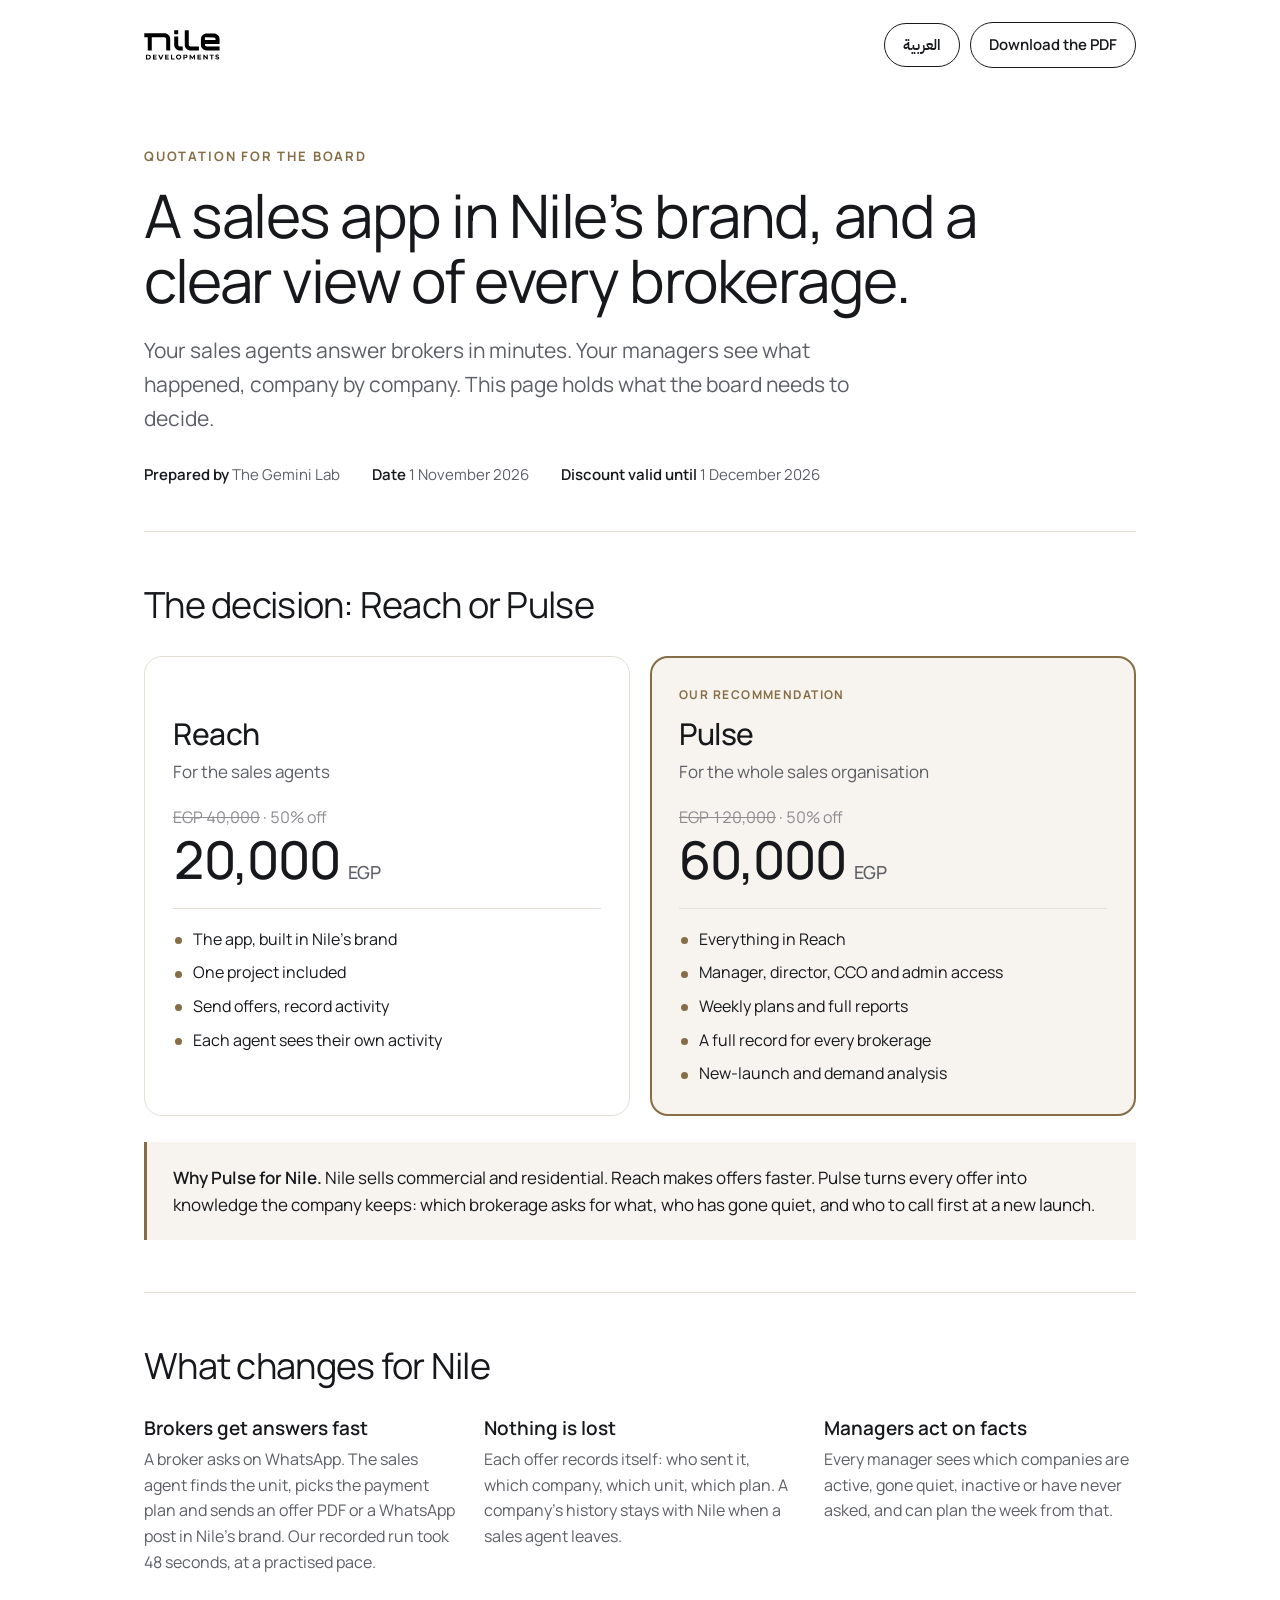
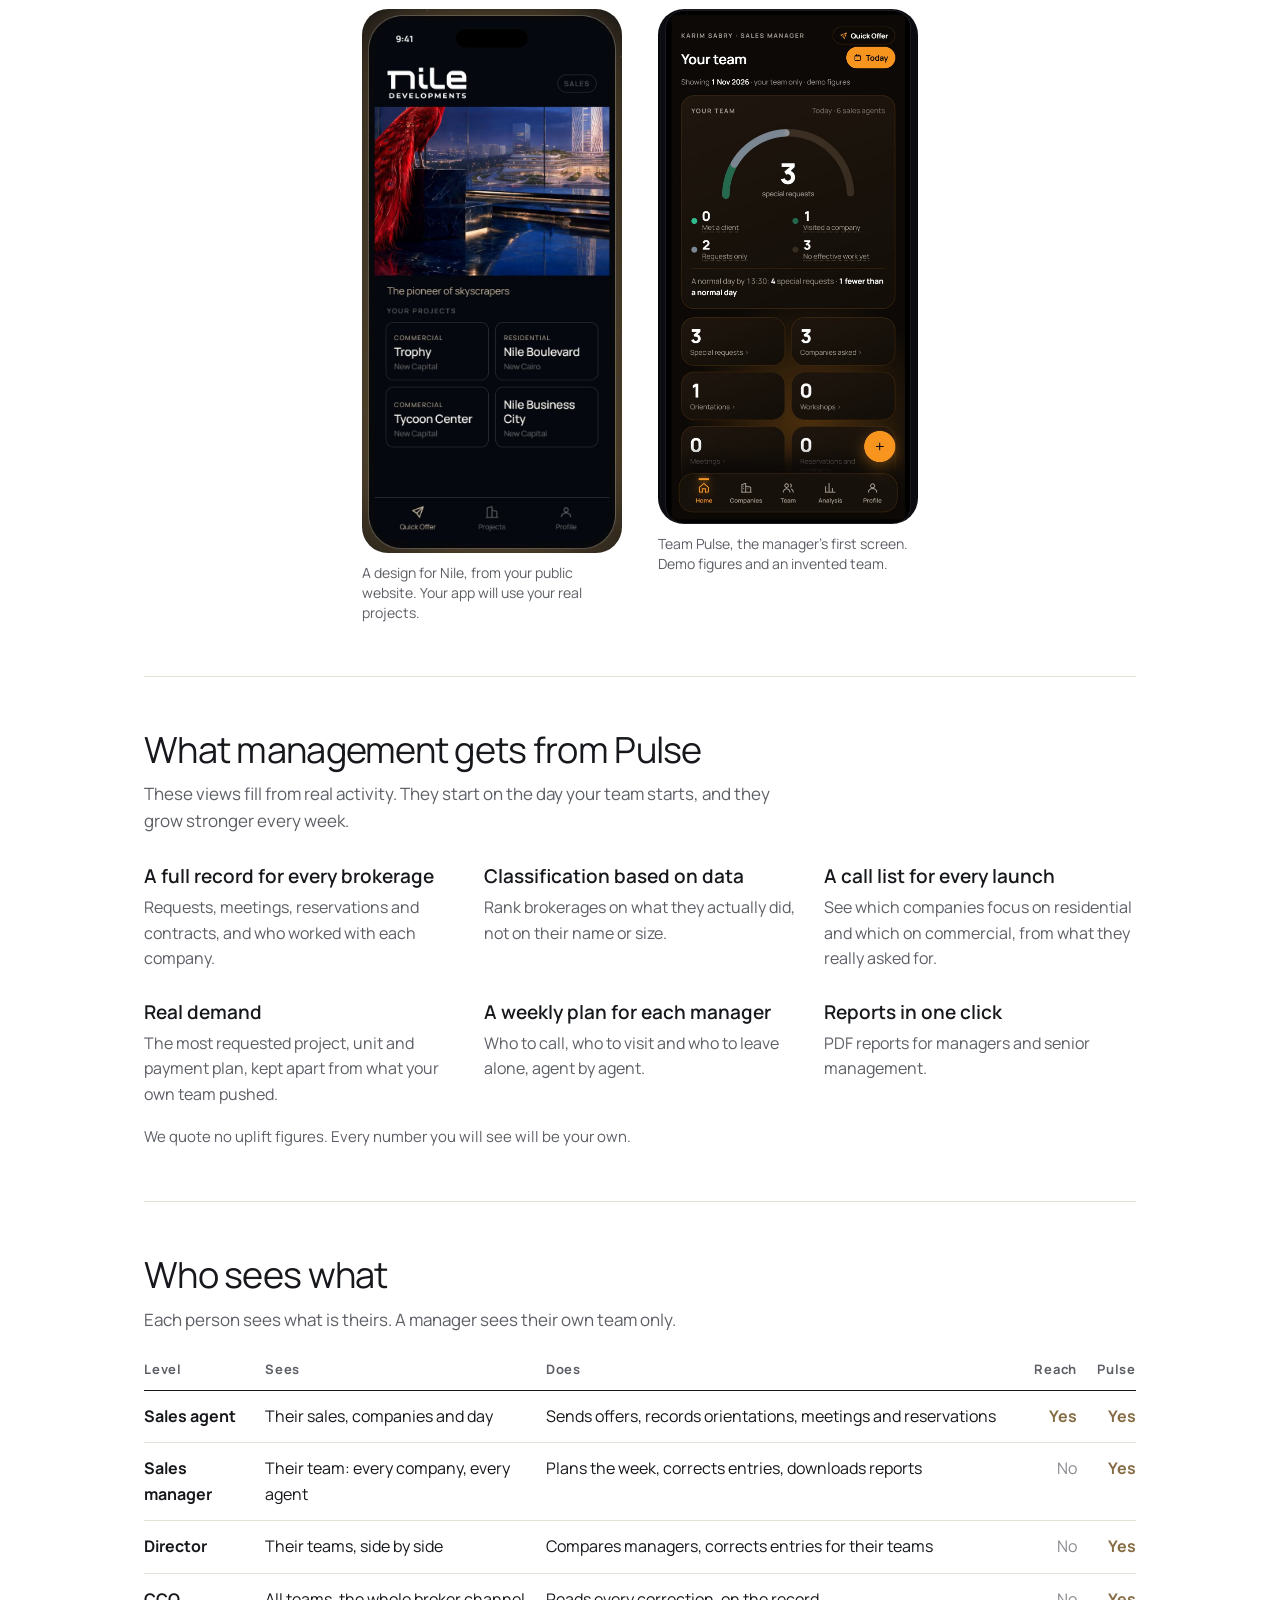
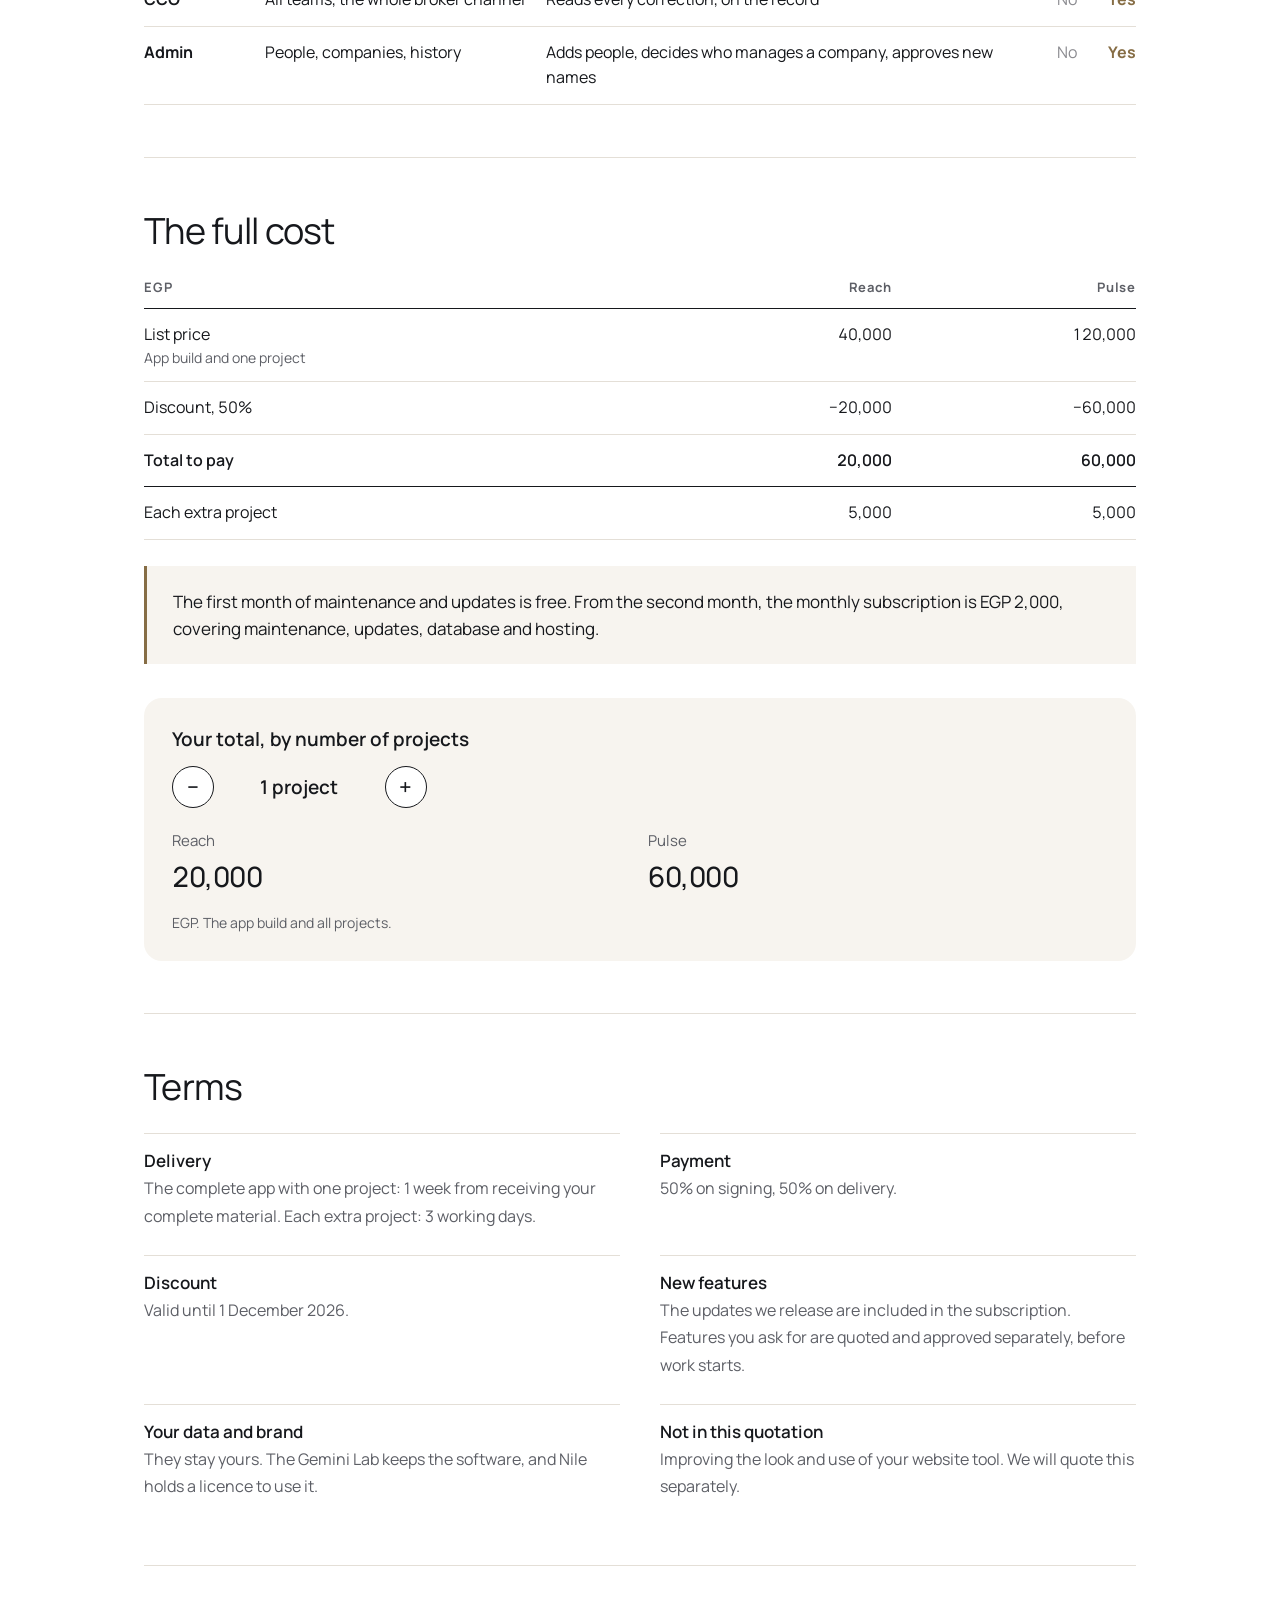
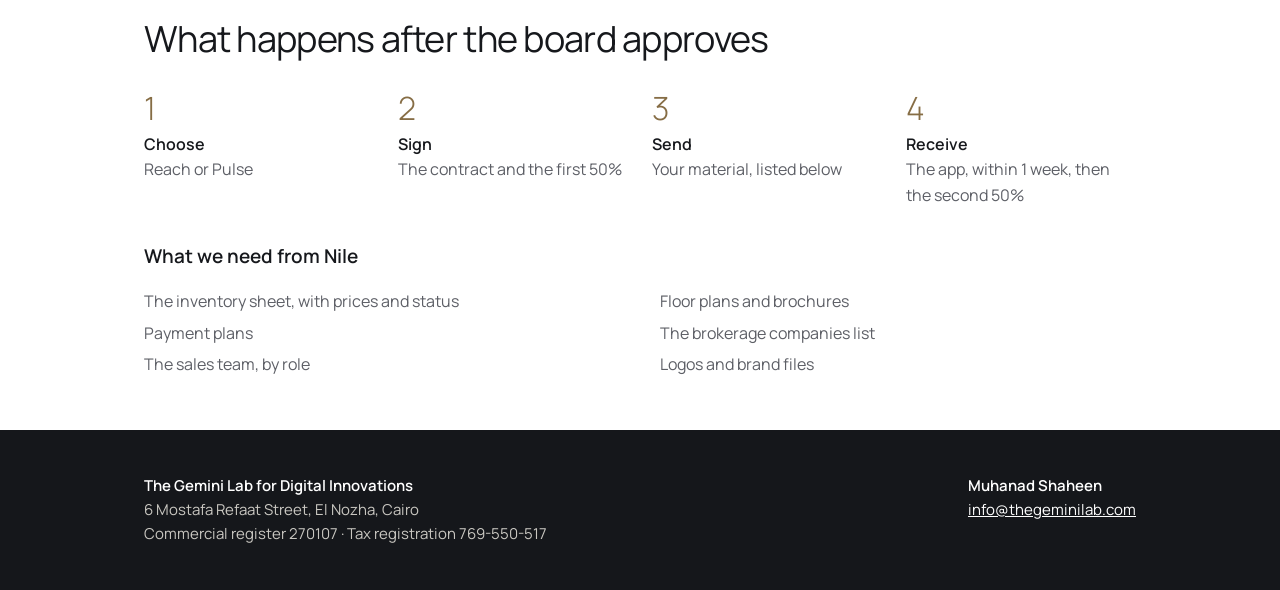
==== commit 894648cd: "Show the monthly subscription as one separate line Co-Authored-By: Claude Opus 5.5 <noreply@anthropi" ====
--- a/index.html
+++ b/index.html
@@ -264,16 +264,16 @@
         <tr><td>Discount, 50%</td><td class="r">−20,000</td><td class="r">−60,000</td></tr>
         <tr class="sum"><td>Total to pay</td><td class="r">20,000</td><td class="r">60,000</td></tr>
         <tr><td>Each extra project</td><td class="r">5,000</td><td class="r">5,000</td></tr>
-        <tr><td>Maintenance and updates, per month<small>Starts one month after delivery</small></td><td class="r">2,000</td><td class="r">2,000</td></tr>
-        <tr class="sum"><td>First-year total<small>One project, 11 months of maintenance</small></td><td class="r">42,000</td><td class="r">82,000</td></tr>
       </tbody>
     </table>
 
+    <p class="why">The first month of maintenance and updates is free. From the second month, the monthly subscription is EGP 2,000, covering maintenance, updates, database and hosting.</p>
+
     <div class="calc noprint">
-      <h3>Your first-year cost, by number of projects</h3>
+      <h3>Your total, by number of projects</h3>
       <div class="step"><button type="button" id="less" aria-label="One project fewer">−</button><output id="n" aria-live="polite">1 project</output><button type="button" id="more" aria-label="One project more">+</button></div>
-      <div class="out num"><div><span>Reach</span><b id="yr">42,000</b></div><div><span>Pulse</span><b id="yp">82,000</b></div></div>
-      <p class="small">EGP. The price, extra projects and 11 months of maintenance.</p>
+      <div class="out num"><div><span>Reach</span><b id="yr">20,000</b></div><div><span>Pulse</span><b id="yp">60,000</b></div></div>
+      <p class="small">EGP. The app build and all projects.</p>
     </div>
   </section>
 
@@ -283,7 +283,7 @@
       <div><b>Delivery</b><span>The complete app with one project: 1 week from receiving your complete material. Each extra project: 3 working days.</span></div>
       <div><b>Payment</b><span>50% on signing, 50% on delivery.</span></div>
       <div><b>Discount</b><span>Valid until 1 December 2026.</span></div>
-      <div><b>Maintenance and updates</b><span>Covers keeping the app running and the updates we release. Features you ask for are quoted and approved separately, before work starts.</span></div>
+      <div><b>New features</b><span>The updates we release are included in the subscription. Features you ask for are quoted and approved separately, before work starts.</span></div>
       <div><b>Your data and brand</b><span>They stay yours. The Gemini Lab keeps the software, and Nile holds a licence to use it.</span></div>
       <div><b>Not in this quotation</b><span>Improving the look and use of your website tool. We will quote this separately.</span></div>
     </div>
@@ -319,7 +319,7 @@
 <script src="assets/ar.js"></script>
 <script>
 (function () {
-  var n = 1, YEAR = 22000, EXTRA = 5000, lang = 'en', AR = window.AR;
+  var n = 1, EXTRA = 5000, lang = 'en', AR = window.AR;
   var f = function (x) { return Math.round(x).toLocaleString('en-US'); };
   /* every piece of text, with its English kept beside it */
   var nodes = [], w = document.createTreeWalker(document.body, NodeFilter.SHOW_TEXT, null), t;
@@ -333,7 +333,7 @@
   }
   function draw() {
     document.getElementById('n').textContent = count();
-    var add = YEAR + (n - 1) * EXTRA;
+    var add = (n - 1) * EXTRA;
     document.getElementById('yr').textContent = f(20000 + add);
     document.getElementById('yp').textContent = f(60000 + add);
     document.getElementById('less').disabled = n === 1;
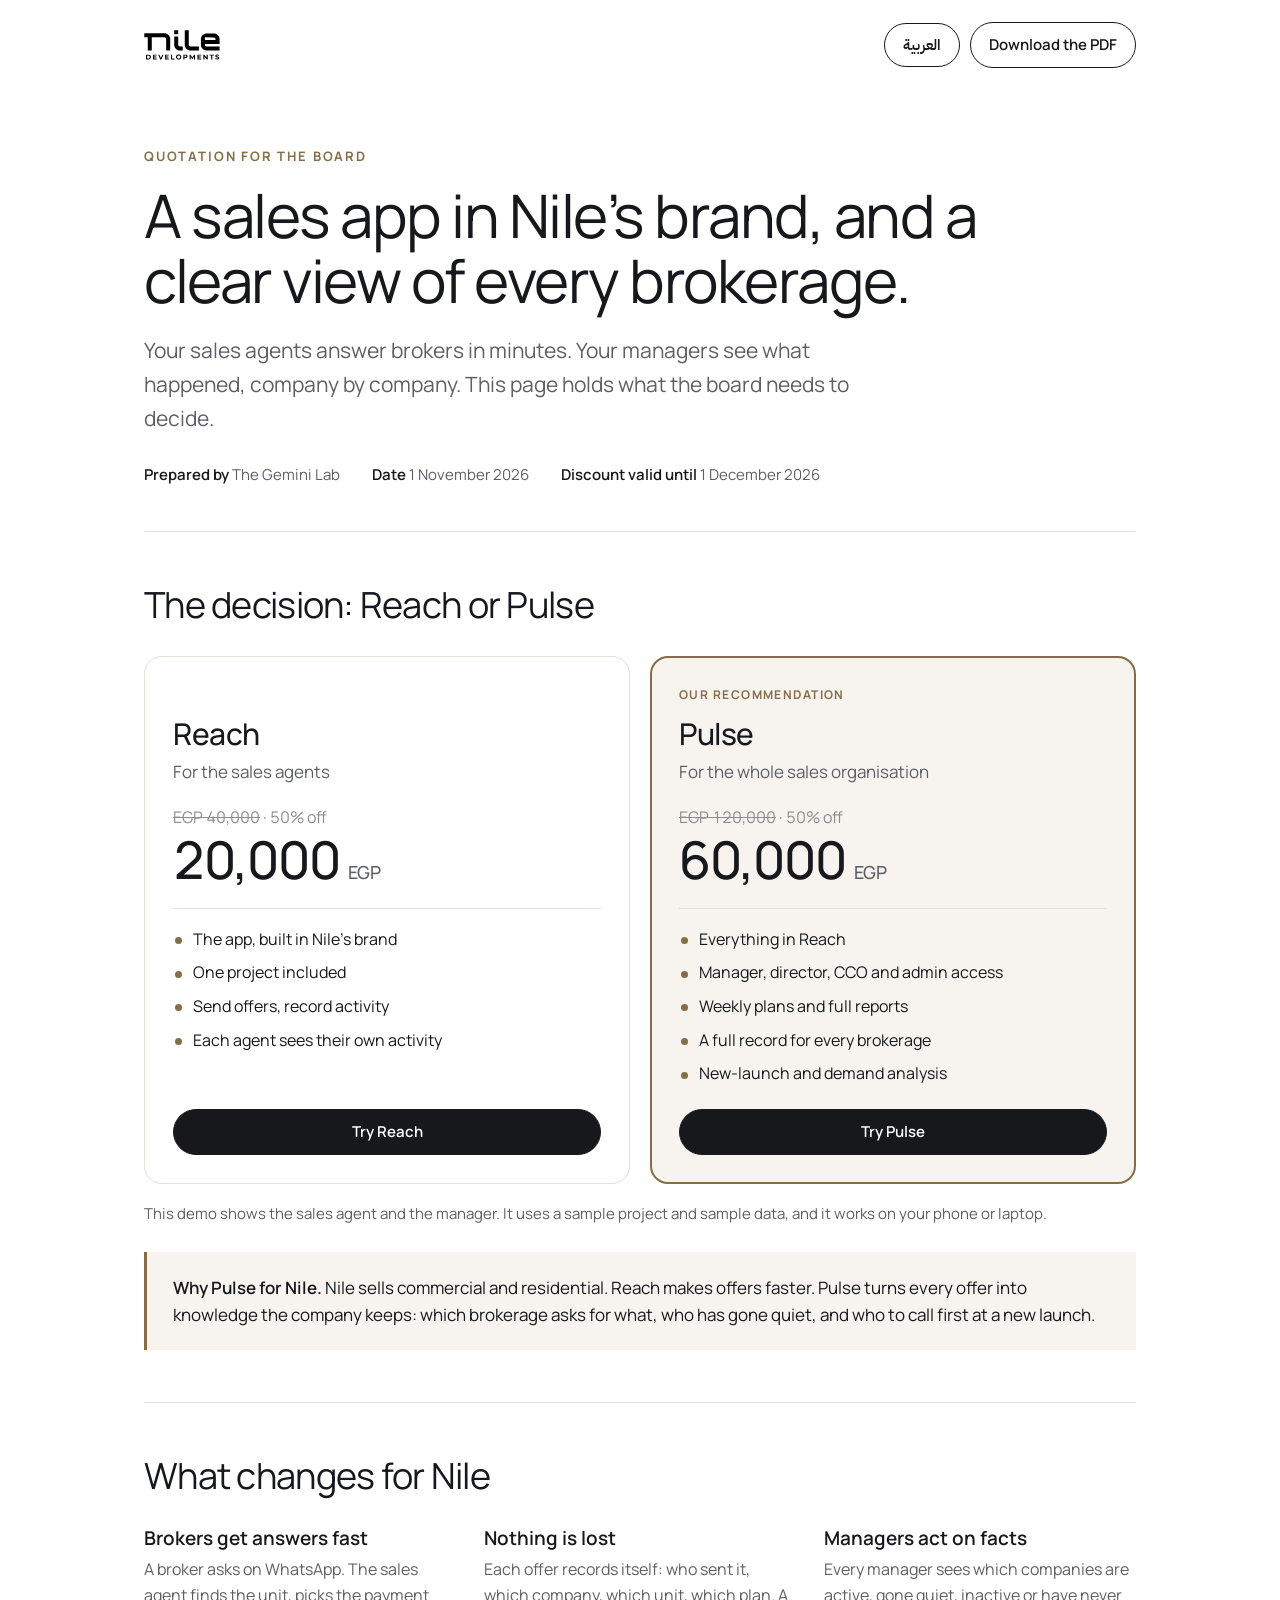
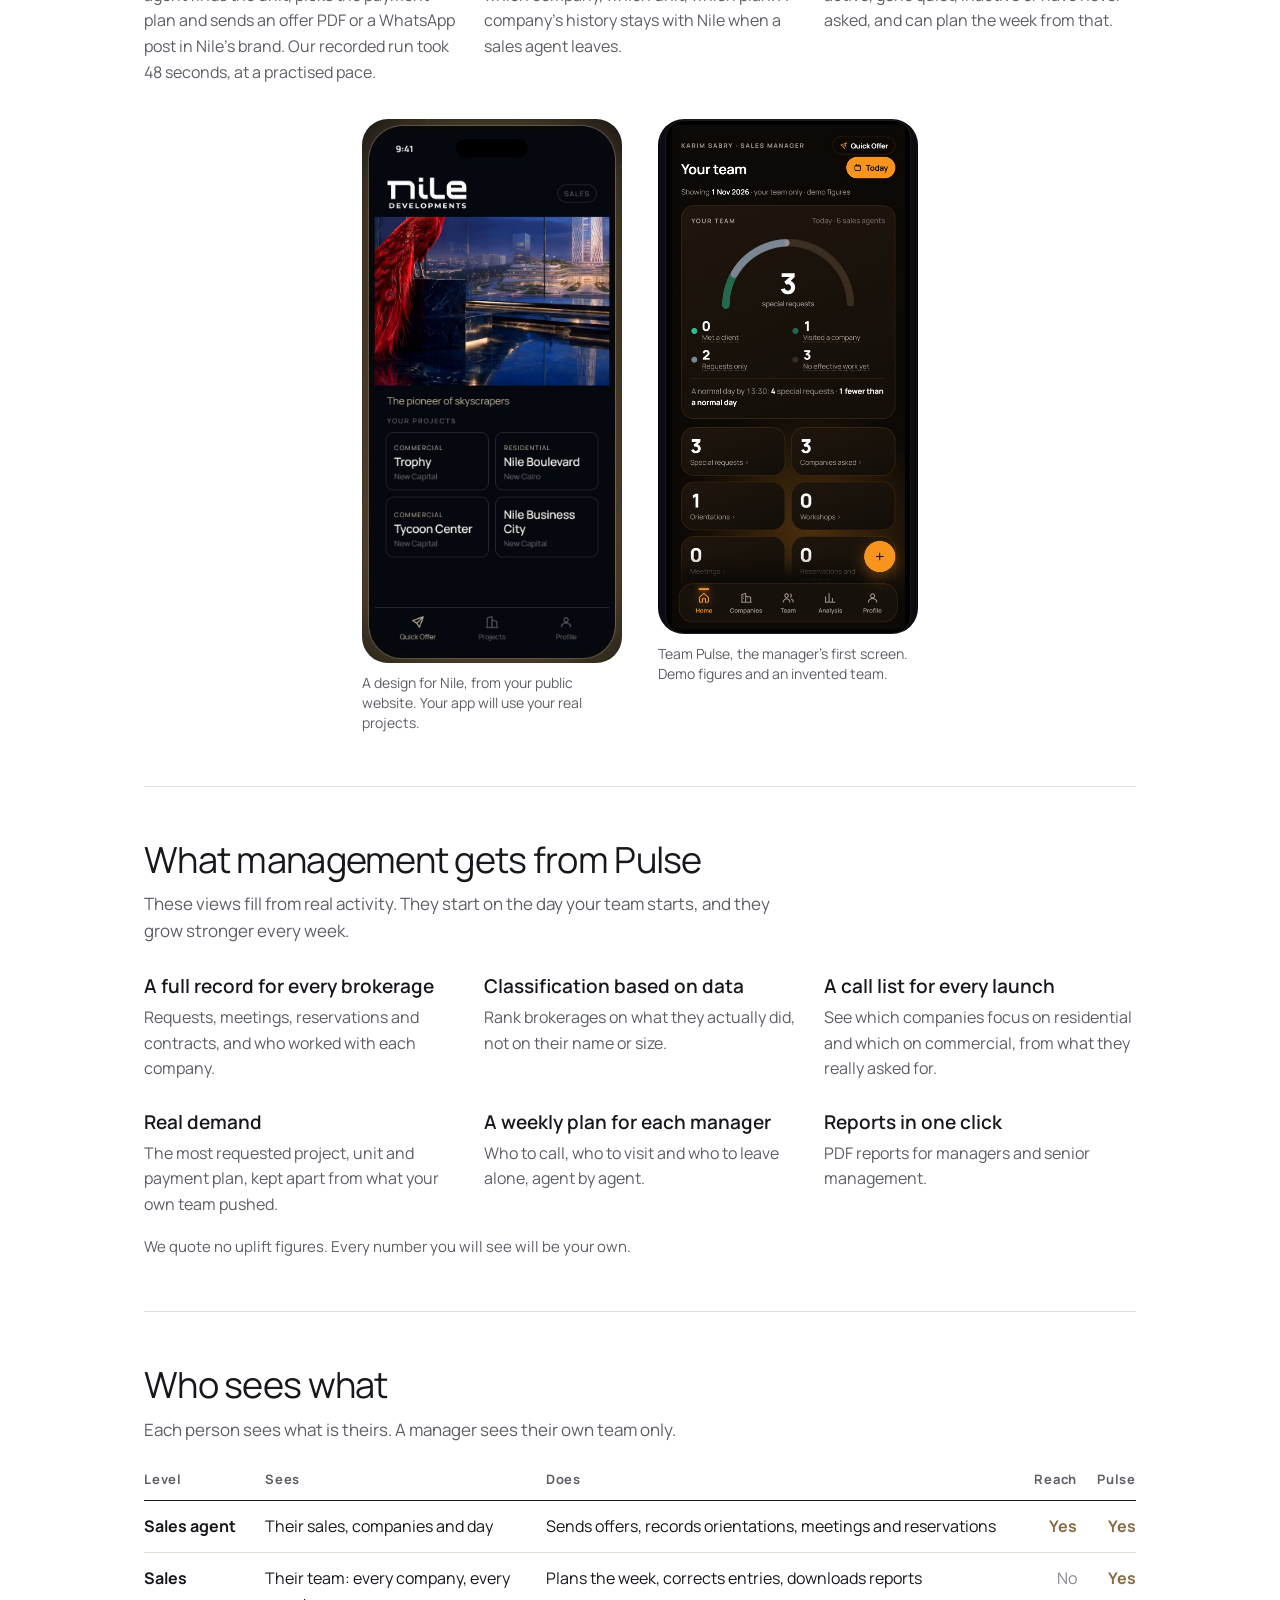
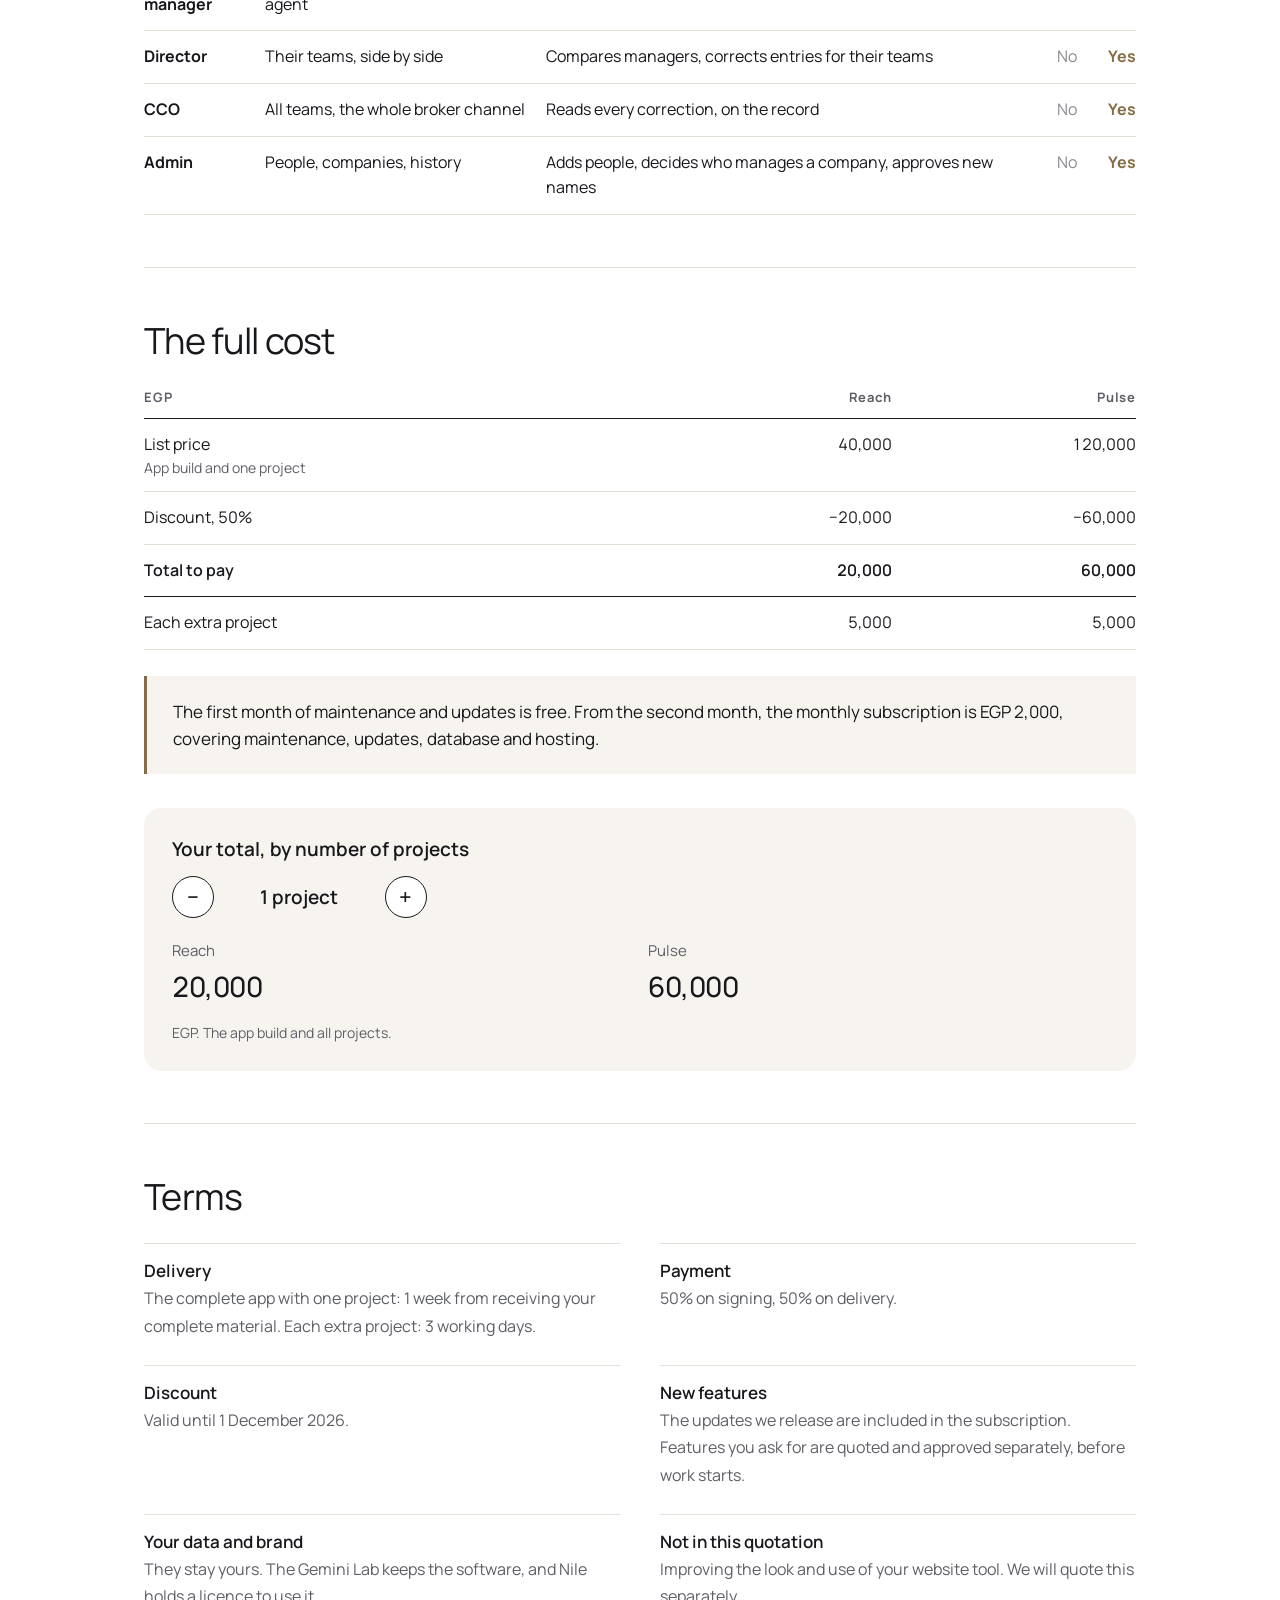
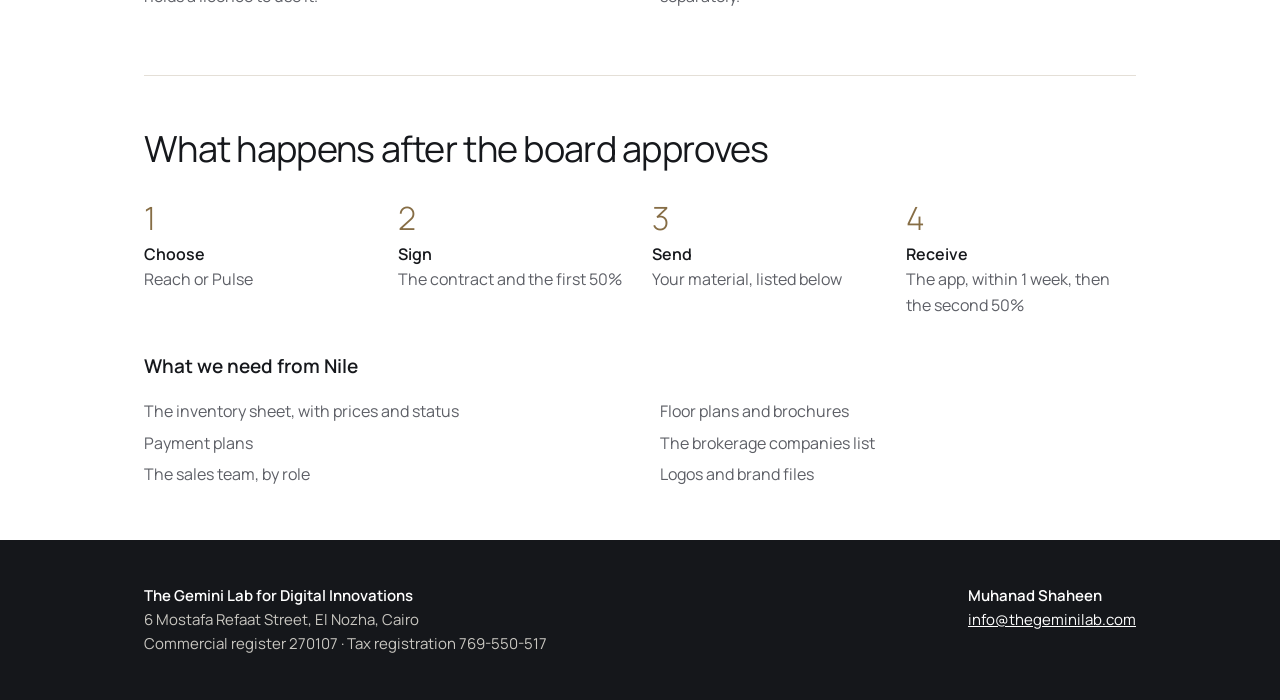
==== commit 00832798: "Add Try Reach and Try Pulse demo to the quotation Neutral sample demo under try/, reached from a but" ====
--- a/index.html
+++ b/index.html
@@ -54,6 +54,9 @@
 .card li { padding-inline-start: 20px; position: relative; }
 .card li::before { content: ''; position: absolute; inset-inline-start: 2px; top: .66em; width: 7px; height: 7px; border-radius: 50%; background: var(--accent); }
 .note { font-size: 15px; color: var(--mute); margin-top: 18px; }
+.card .try { margin-top: auto; padding-top: 22px; }
+.card .try .btn { display: block; text-align: center; background: var(--ink); color: #fff; }
+.card .try .btn:hover { background: var(--accent); border-color: var(--accent); }
 .why { margin-top: 26px; padding: 22px 26px; border-inline-start: 3px solid var(--accent); background: var(--soft); }
 .why b { font-weight: 600; }
 
@@ -194,6 +197,7 @@
           <li>Send offers, record activity</li>
           <li>Each agent sees their own activity</li>
         </ul>
+        <div class="try noprint"><a class="btn" id="tryReach" href="try/?app=reach">Try Reach</a></div>
       </article>
       <article class="card rec">
         <div class="tag">Our recommendation</div>
@@ -208,8 +212,10 @@
           <li>A full record for every brokerage</li>
           <li>New-launch and demand analysis</li>
         </ul>
+        <div class="try noprint"><a class="btn" id="tryPulse" href="try/?app=pulse">Try Pulse</a></div>
       </article>
     </div>
+    <p class="note noprint">This demo shows the sales agent and the manager. It uses a sample project and sample data, and it works on your phone or laptop.</p>
     <div class="why"><b>Why Pulse for Nile.</b> Nile sells commercial and residential. Reach makes offers faster. Pulse turns every offer into knowledge the company keeps: which brokerage asks for what, who has gone quiet, and who to call first at a new launch.</div>
   </section>
 
@@ -349,6 +355,8 @@
     var b = document.getElementById('lang'); b.textContent = ar ? 'English' : 'العربية'; b.lang = ar ? 'en' : 'ar';
     document.getElementById('pdf').href = ar ? 'Nile%20Developments%20-%20Quotation%20(Arabic).pdf' : 'Nile%20Developments%20-%20Quotation.pdf';
     document.title = ar ? 'عرض سعر نايل' : 'Nile Developments Quotation';
+    document.getElementById('tryReach').href = 'try/?app=reach' + (ar ? '&lang=ar' : '');
+    document.getElementById('tryPulse').href = 'try/?app=pulse' + (ar ? '&lang=ar' : '');
     try { history.replaceState(null, '', ar ? '?lang=ar' : location.pathname); } catch (e) {}
     draw();
   }
